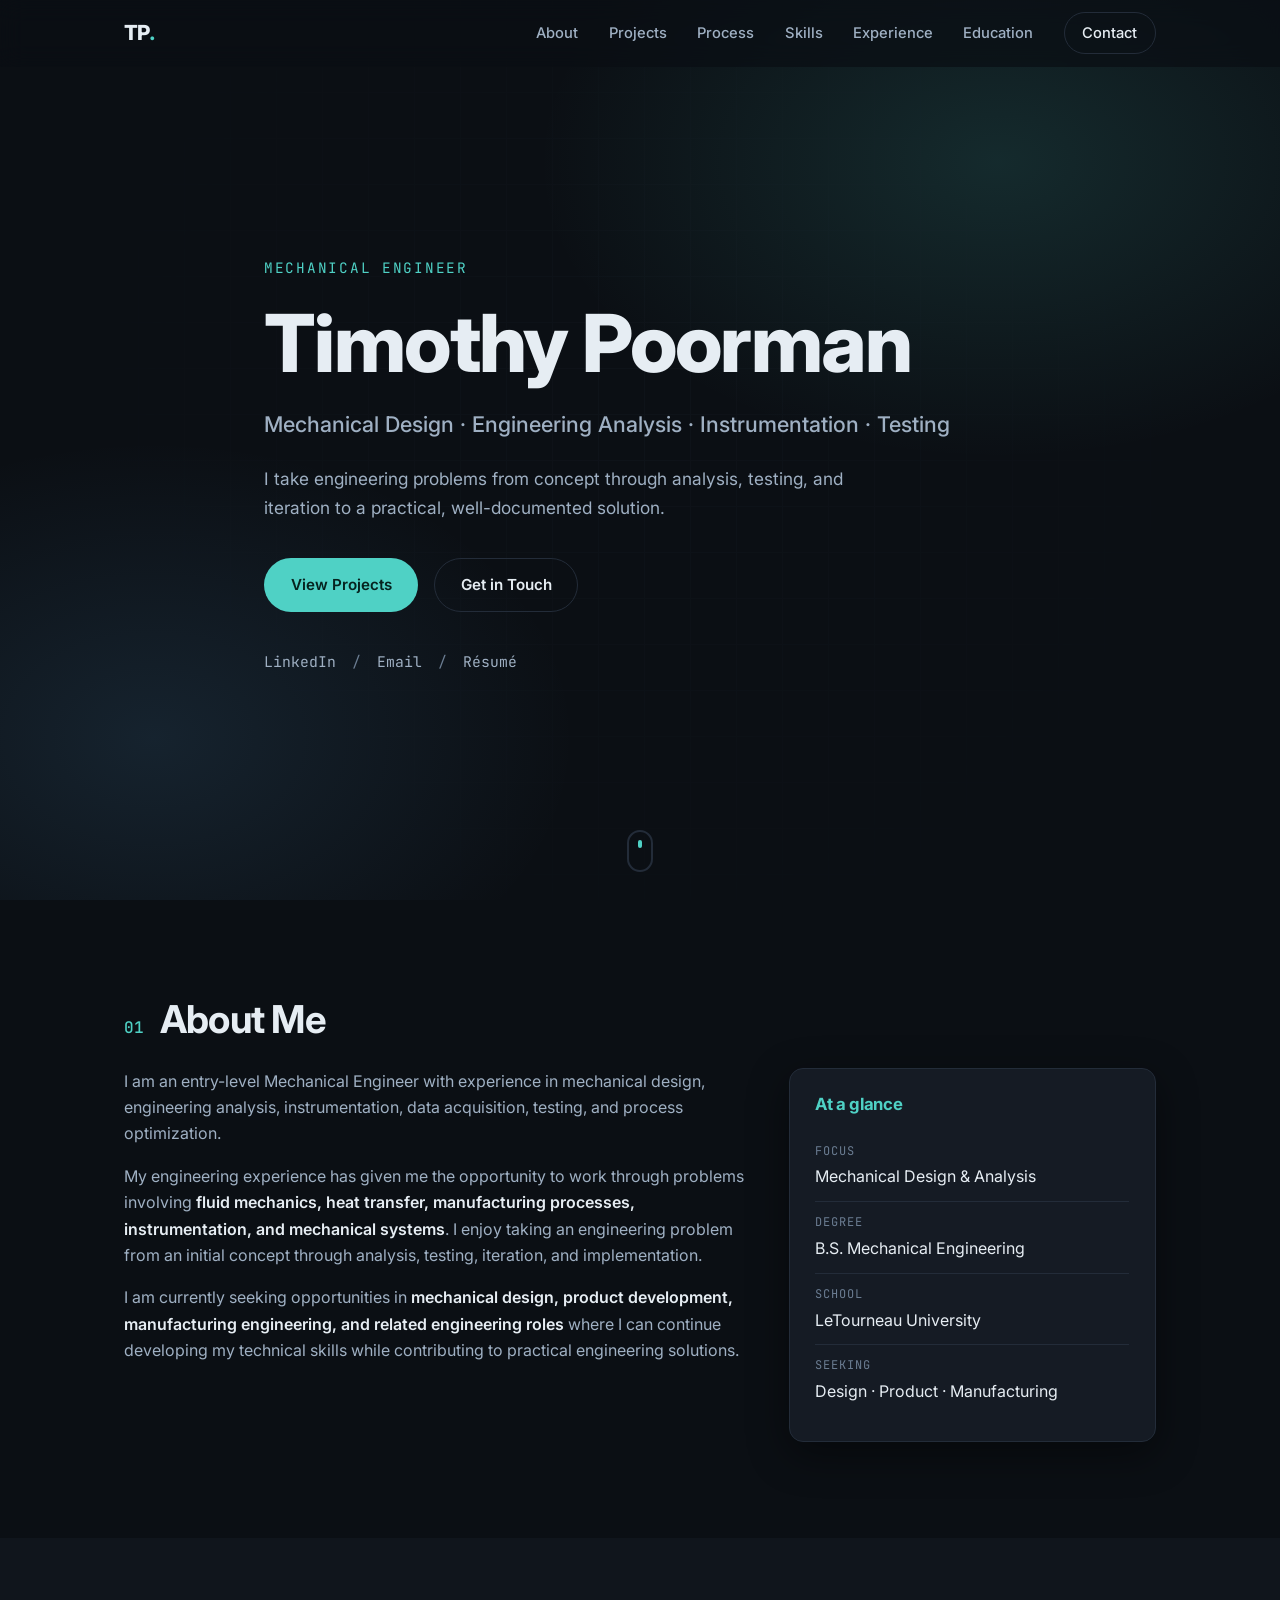
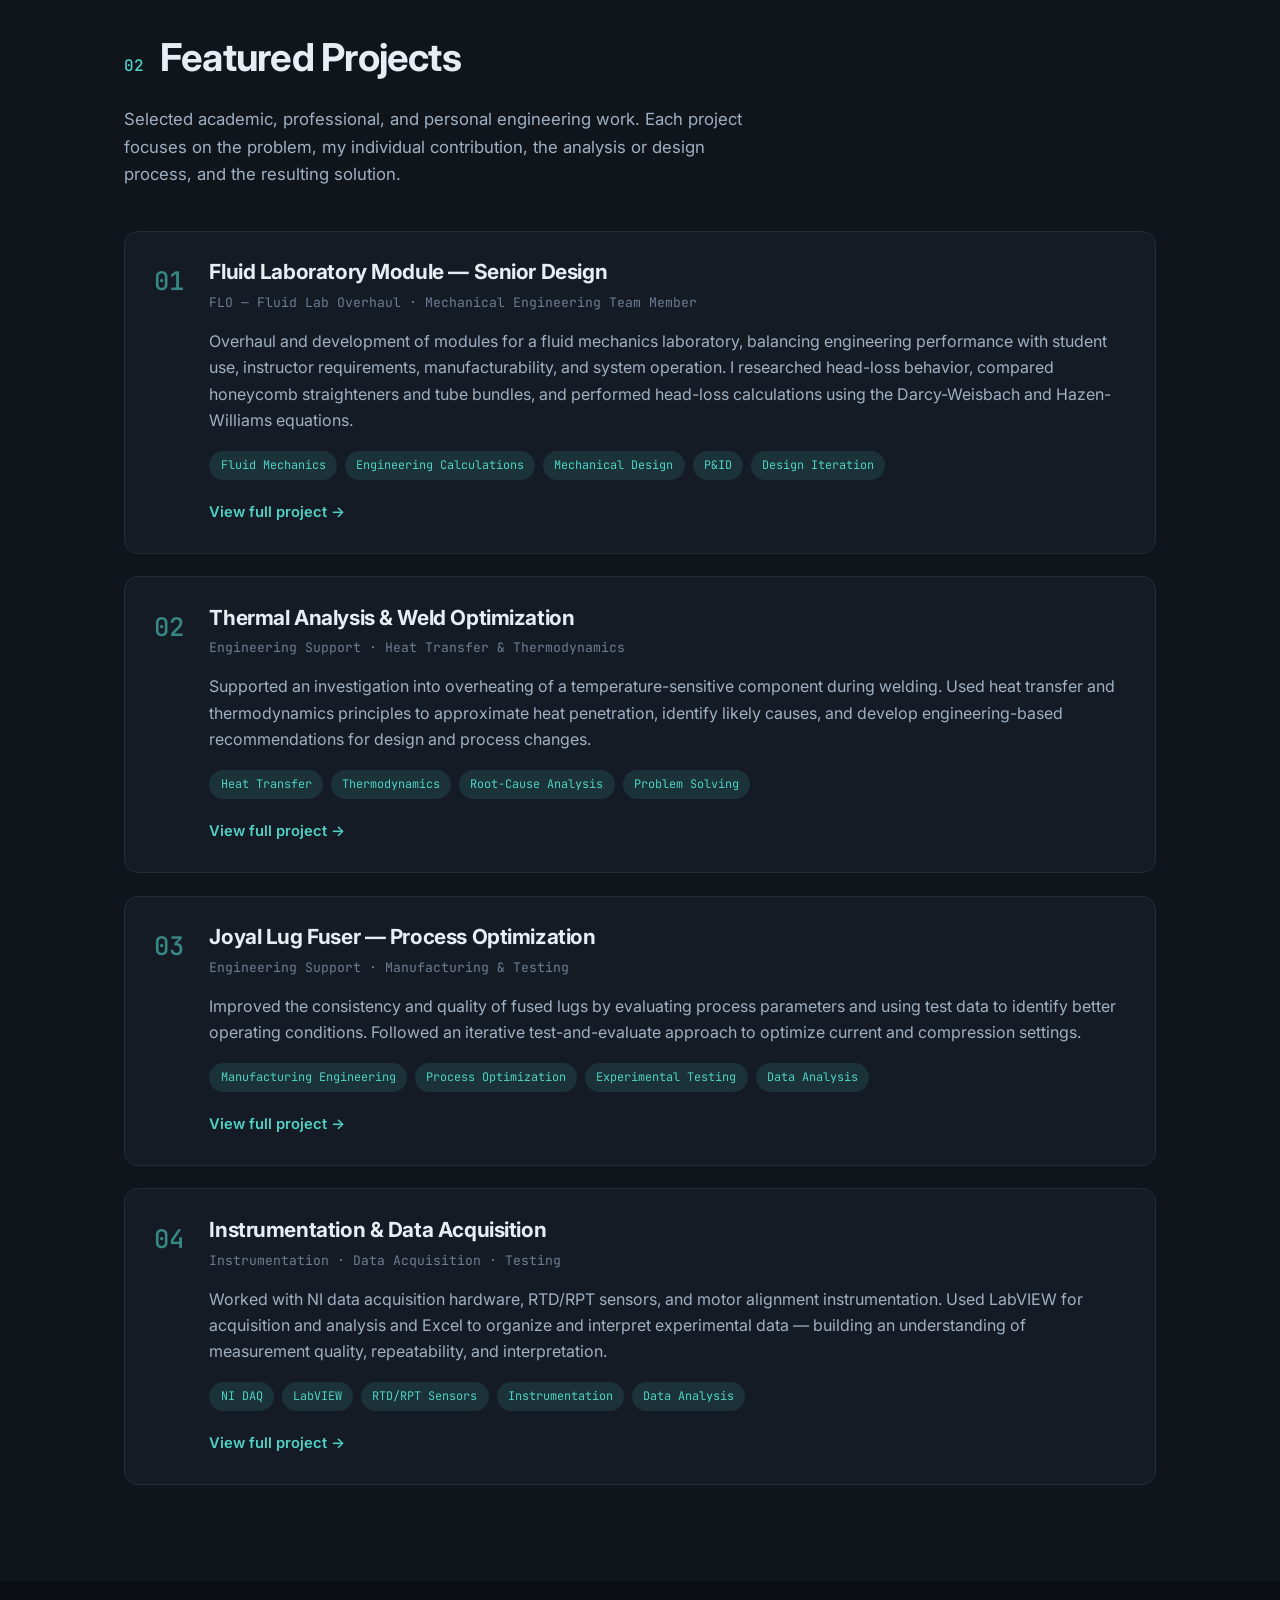
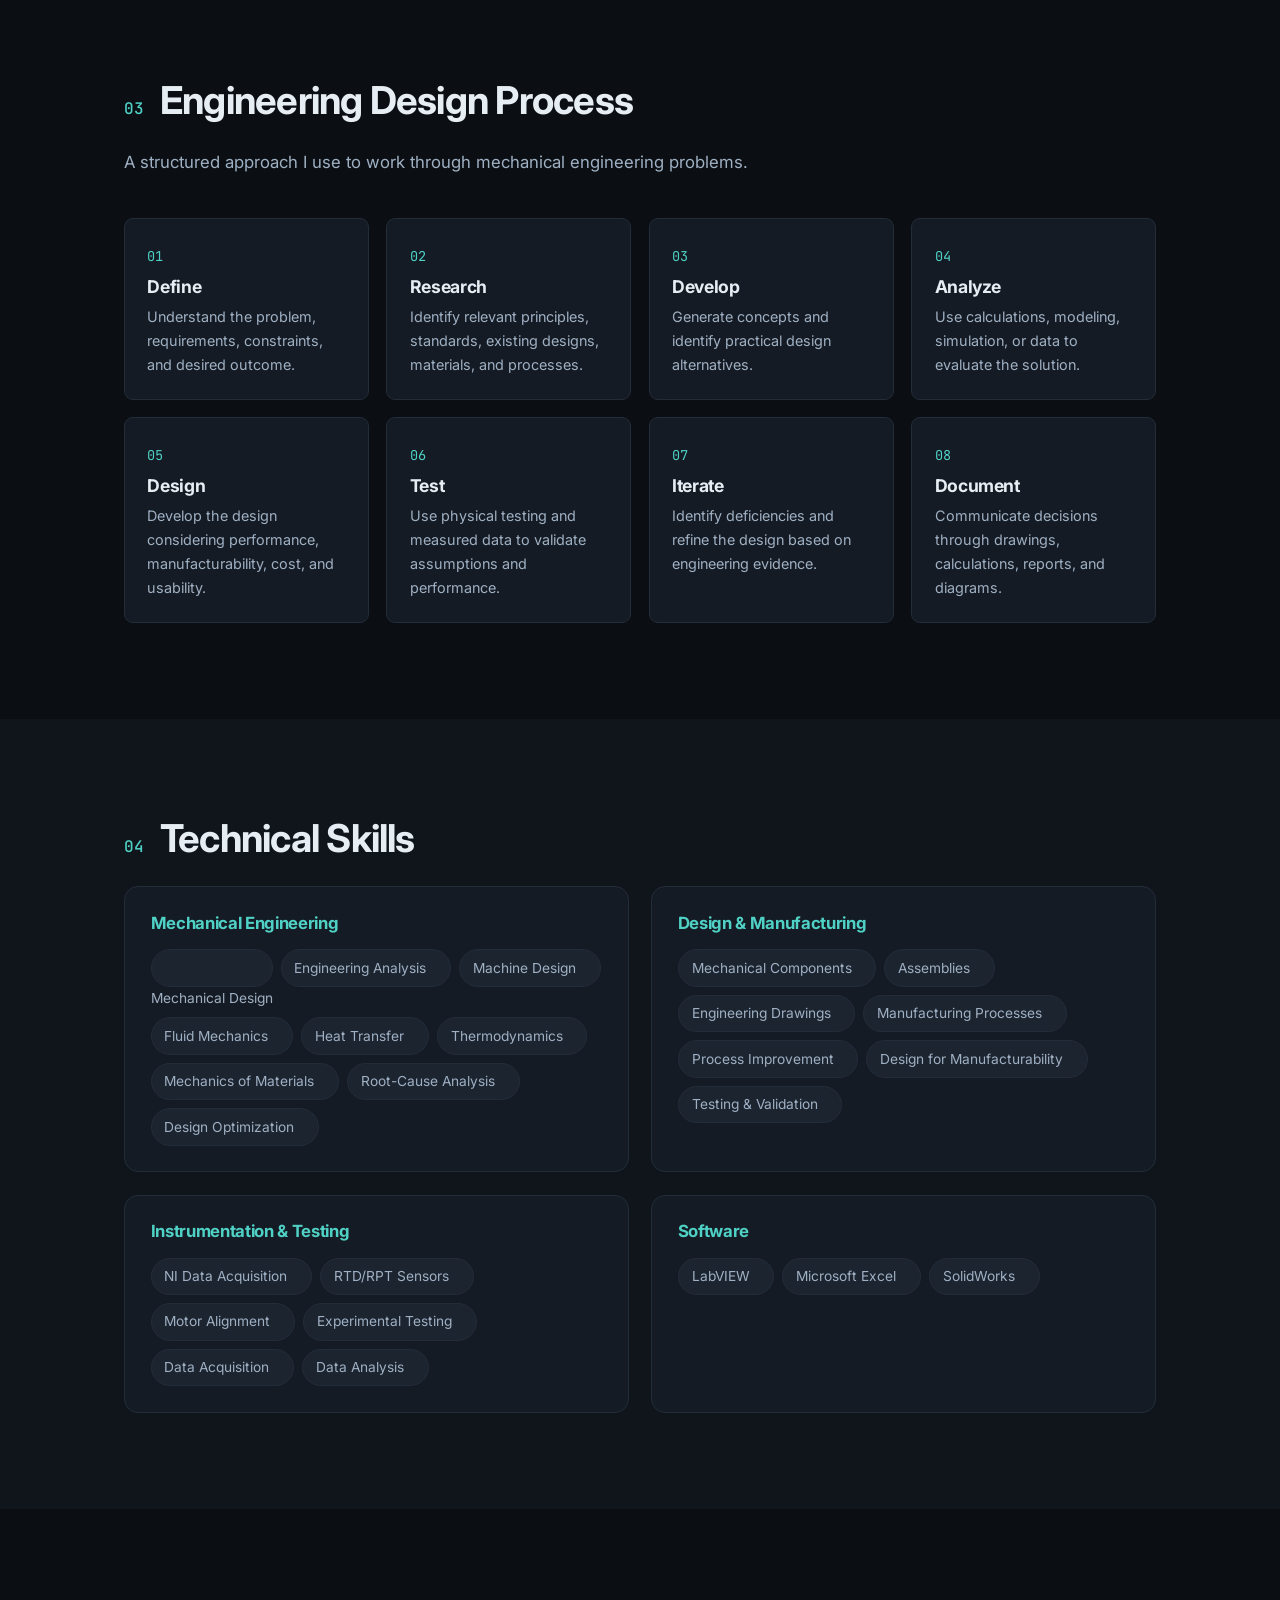
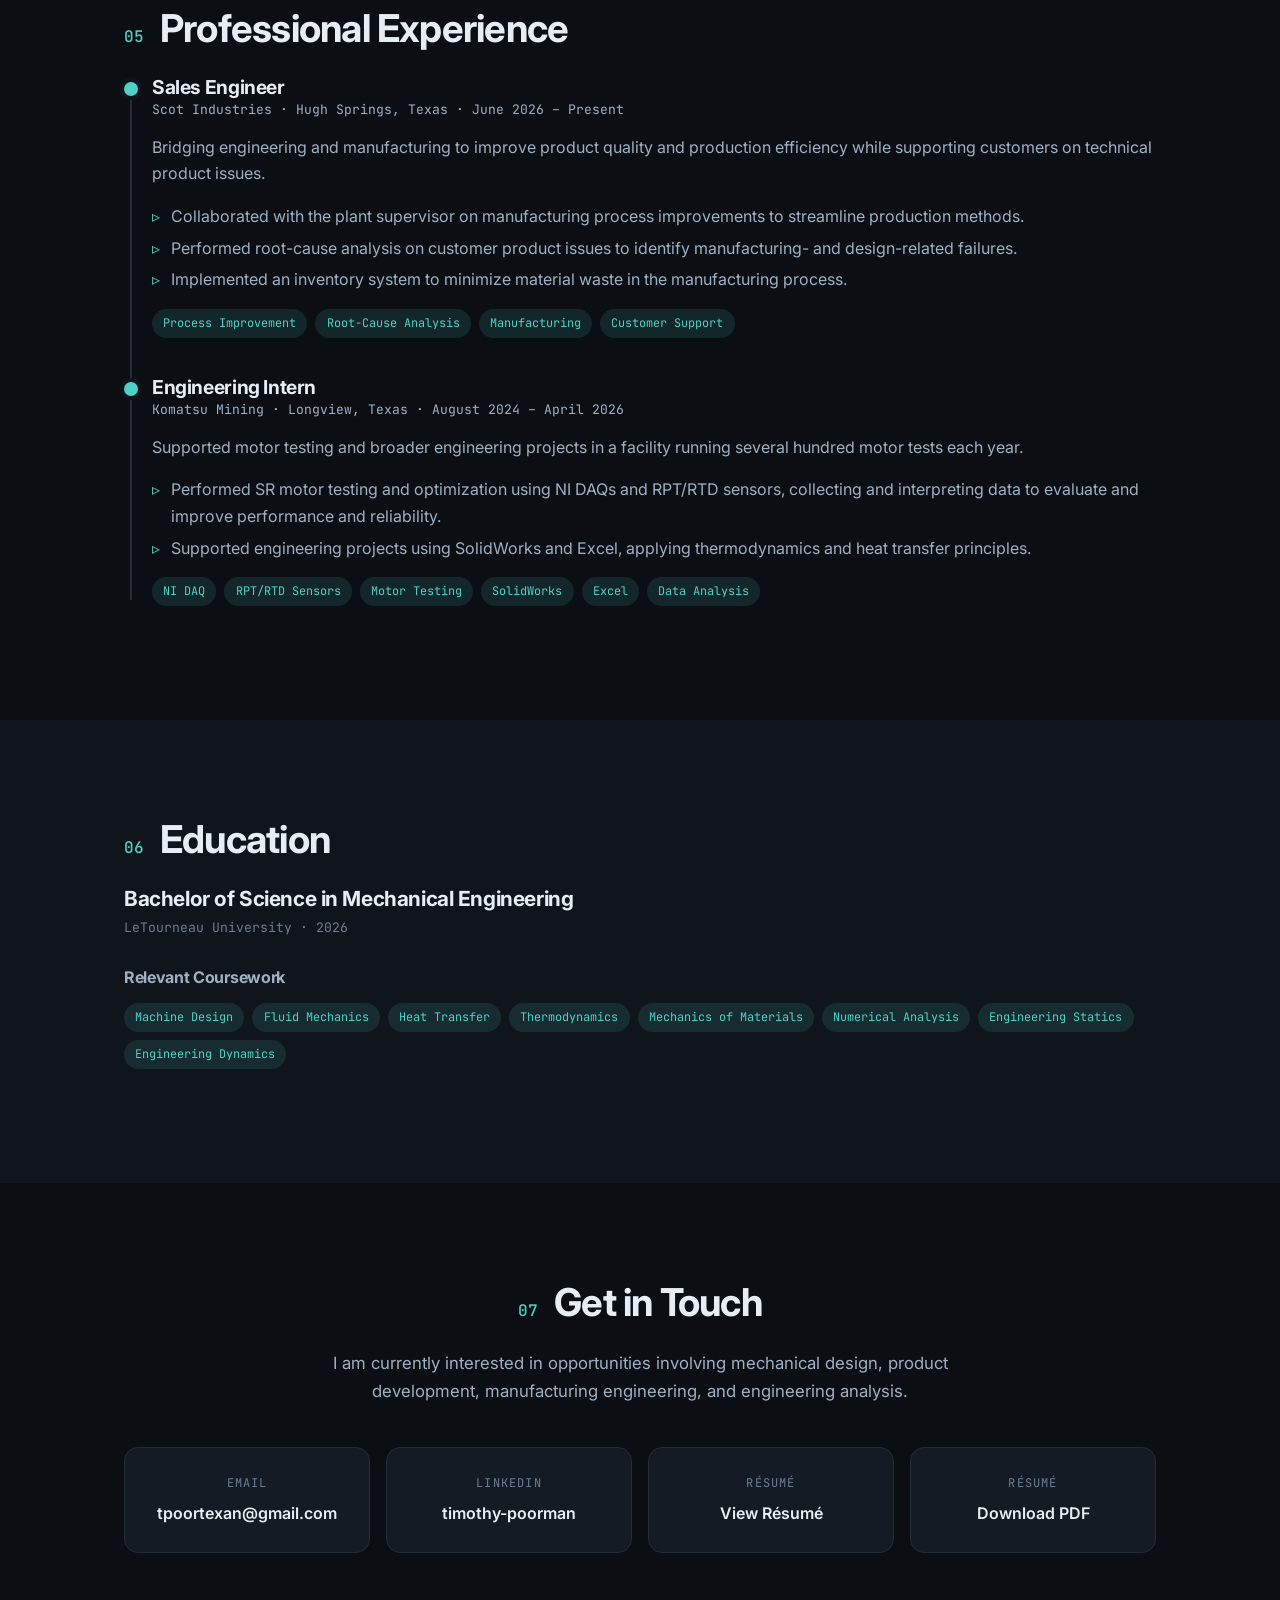
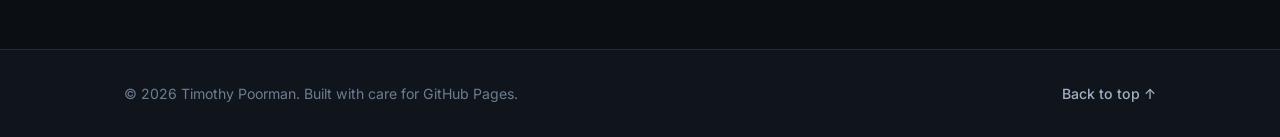
==== index.html @ 905a8db5 "new style" ====
<!DOCTYPE html>
<html lang="en">
<head>
  <meta charset="UTF-8" />
  <meta name="viewport" content="width=device-width, initial-scale=1.0" />
  <meta name="description" content="Timothy Poorman — Mechanical Engineer specializing in mechanical design, engineering analysis, instrumentation, and testing." />
  <meta name="author" content="Timothy Poorman" />
  <title>Timothy Poorman — Mechanical Engineer</title>

  <!-- Open Graph / social preview -->
  <meta property="og:title" content="Timothy Poorman — Mechanical Engineer" />
  <meta property="og:description" content="Portfolio of mechanical design, engineering analysis, instrumentation, and testing work." />
  <meta property="og:type" content="website" />

  <link rel="preconnect" href="https://fonts.googleapis.com" />
  <link rel="preconnect" href="https://fonts.gstatic.com" crossorigin />
  <link href="https://fonts.googleapis.com/css2?family=Inter:wght@400;500;600;700;800&family=JetBrains+Mono:wght@400;500&display=swap" rel="stylesheet" />

  <link rel="stylesheet" href="assets/css/style.css" />
</head>
<body>
  <!-- ===== Navigation ===== -->
  <header class="nav" id="nav">
    <div class="nav__inner container">
      <a href="#top" class="nav__brand">TP<span class="nav__brand-dot">.</span></a>

      <button class="nav__toggle" id="navToggle" aria-label="Toggle navigation" aria-expanded="false">
        <span></span><span></span><span></span>
      </button>

      <nav class="nav__links" id="navLinks">
        <a href="#about">About</a>
        <a href="#projects">Projects</a>
        <a href="#process">Process</a>
        <a href="#skills">Skills</a>
        <a href="#experience">Experience</a>
        <a href="#education">Education</a>
        <a href="#contact" class="nav__cta">Contact</a>
      </nav>
    </div>
  </header>

  <!-- ===== Hero ===== -->
  <section class="hero" id="top">
    <div class="hero__bg" aria-hidden="true"></div>
    <div class="container hero__inner">
      <p class="hero__eyebrow">Mechanical Engineer</p>
      <h1 class="hero__title">Timothy&nbsp;Poorman</h1>
      <p class="hero__subtitle">
        Mechanical Design · Engineering Analysis · Instrumentation · Testing
      </p>
      <p class="hero__lead">
        I take engineering problems from concept through analysis, testing, and
        iteration to a practical, well-documented solution.
      </p>

      <div class="hero__actions">
        <a href="#projects" class="btn btn--primary">View Projects</a>
        <a href="#contact" class="btn btn--ghost">Get in Touch</a>
      </div>

      <div class="hero__links">
        <a href="https://www.linkedin.com/in/timothy-poorman-b9b6ba299/" target="_blank" rel="noopener" aria-label="LinkedIn">LinkedIn</a>
        <span class="hero__links-sep">/</span>
        <a href="mailto:tpoortexan@gmail.com" aria-label="Email">Email</a>
        <span class="hero__links-sep">/</span>
        <a href="assets/Resume.pdf" target="_blank" rel="noopener" aria-label="Resume">Résumé</a>
      </div>
    </div>

    <a href="#about" class="hero__scroll" aria-label="Scroll to about section">
      <span></span>
    </a>
  </section>

  <main>
    <!-- ===== About ===== -->
    <section class="section" id="about">
      <div class="container">
        <div class="section__head">
          <span class="section__index">01</span>
          <h2 class="section__title">About Me</h2>
        </div>
        <div class="about">
          <div class="about__body">
            <p>
              I am an entry-level Mechanical Engineer with experience in mechanical
              design, engineering analysis, instrumentation, data acquisition,
              testing, and process optimization.
            </p>
            <p>
              My engineering experience has given me the opportunity to work through
              problems involving <strong>fluid mechanics, heat transfer, manufacturing
              processes, instrumentation, and mechanical systems</strong>. I enjoy taking
              an engineering problem from an initial concept through analysis, testing,
              iteration, and implementation.
            </p>
            <p>
              I am currently seeking opportunities in <strong>mechanical design, product
              development, manufacturing engineering, and related engineering roles</strong>
              where I can continue developing my technical skills while contributing to
              practical engineering solutions.
            </p>
          </div>
          <aside class="about__card">
            <h3>At a glance</h3>
            <ul>
              <li><span>Focus</span>Mechanical Design &amp; Analysis</li>
              <li><span>Degree</span>B.S. Mechanical Engineering</li>
              <li><span>School</span>LeTourneau University</li>
              <li><span>Seeking</span>Design · Product · Manufacturing</li>
            </ul>
          </aside>
        </div>
      </div>
    </section>

    <!-- ===== Projects ===== -->
    <section class="section section--alt" id="projects">
      <div class="container">
        <div class="section__head">
          <span class="section__index">02</span>
          <h2 class="section__title">Featured Projects</h2>
        </div>
        <p class="section__intro">
          Selected academic, professional, and personal engineering work. Each project
          focuses on the problem, my individual contribution, the analysis or design
          process, and the resulting solution.
        </p>

        <div class="projects">
          <!-- Project 1 -->
          <article class="project" id="proj-fluid">
            <div class="project__num">01</div>
            <div class="project__content">
              <h3 class="project__title">Fluid Laboratory Module — Senior Design</h3>
              <p class="project__meta">FLO — Fluid Lab Overhaul · Mechanical Engineering Team Member</p>
              <p class="project__desc">
                Overhaul and development of modules for a fluid mechanics laboratory,
                balancing engineering performance with student use, instructor
                requirements, manufacturability, and system operation. I researched
                head-loss behavior, compared honeycomb straighteners and tube bundles,
                and performed head-loss calculations using the Darcy-Weisbach and
                Hazen-Williams equations.
              </p>
              <div class="project__tags">
                <span data-tag="Fluid Mechanics">Fluid Mechanics</span><span data-tag="Engineering Calculations">Engineering Calculations</span><span data-tag="Mechanical Design">Mechanical Design</span><span data-tag="P&amp;ID">P&amp;ID</span><span data-tag="Design Iteration">Design Iteration</span>
              </div>
              <a href="projects/fluid-lab-overhaul.html" class="project__link">View full project →</a>
            </div>
          </article>

          <!-- Project 2 -->
          <article class="project" id="proj-thermal">
            <div class="project__num">02</div>
            <div class="project__content">
              <h3 class="project__title">Thermal Analysis &amp; Weld Optimization</h3>
              <p class="project__meta">Engineering Support · Heat Transfer &amp; Thermodynamics</p>
              <p class="project__desc">
                Supported an investigation into overheating of a temperature-sensitive
                component during welding. Used heat transfer and thermodynamics principles
                to approximate heat penetration, identify likely causes, and develop
                engineering-based recommendations for design and process changes.
              </p>
              <div class="project__tags">
                <span data-tag="Heat Transfer">Heat Transfer</span><span data-tag="Thermodynamics">Thermodynamics</span><span data-tag="Root-Cause Analysis">Root-Cause Analysis</span><span data-tag="Problem Solving">Problem Solving</span>
              </div>
              <a href="projects/thermal-weld-analysis.html" class="project__link">View full project →</a>
            </div>
          </article>

          <!-- Project 3 -->
          <article class="project" id="proj-joyal">
            <div class="project__num">03</div>
            <div class="project__content">
              <h3 class="project__title">Joyal Lug Fuser — Process Optimization</h3>
              <p class="project__meta">Engineering Support · Manufacturing &amp; Testing</p>
              <p class="project__desc">
                Improved the consistency and quality of fused lugs by evaluating process
                parameters and using test data to identify better operating conditions.
                Followed an iterative test-and-evaluate approach to optimize current and
                compression settings.
              </p>
              <div class="project__tags">
                <span data-tag="Manufacturing Engineering">Manufacturing Engineering</span><span data-tag="Process Optimization">Process Optimization</span><span data-tag="Experimental Testing">Experimental Testing</span><span data-tag="Data Analysis">Data Analysis</span>
              </div>
              <a href="projects/joyal-lug-fuser.html" class="project__link">View full project →</a>
            </div>
          </article>

          <!-- Project 4 -->
          <article class="project" id="proj-instrumentation">
            <div class="project__num">04</div>
            <div class="project__content">
              <h3 class="project__title">Instrumentation &amp; Data Acquisition</h3>
              <p class="project__meta">Instrumentation · Data Acquisition · Testing</p>
              <p class="project__desc">
                Worked with NI data acquisition hardware, RTD/RPT sensors, and motor
                alignment instrumentation. Used LabVIEW for acquisition and analysis and
                Excel to organize and interpret experimental data — building an
                understanding of measurement quality, repeatability, and interpretation.
              </p>
              <div class="project__tags">
                <span data-tag="NI DAQ">NI DAQ</span><span data-tag="LabVIEW">LabVIEW</span><span data-tag="RTD/RPT Sensors">RTD/RPT Sensors</span><span data-tag="Instrumentation">Instrumentation</span><span data-tag="Data Analysis">Data Analysis</span>
              </div>
              <a href="projects/instrumentation-data-acquisition.html" class="project__link">View full project →</a>
            </div>
          </article>
        </div>
      </div>
    </section>

    <!-- ===== Process ===== -->
    <section class="section" id="process">
      <div class="container">
        <div class="section__head">
          <span class="section__index">03</span>
          <h2 class="section__title">Engineering Design Process</h2>
        </div>
        <p class="section__intro">A structured approach I use to work through mechanical engineering problems.</p>

        <div class="process">
          <div class="process__step"><span class="process__num">01</span><h3>Define</h3><p>Understand the problem, requirements, constraints, and desired outcome.</p></div>
          <div class="process__step"><span class="process__num">02</span><h3>Research</h3><p>Identify relevant principles, standards, existing designs, materials, and processes.</p></div>
          <div class="process__step"><span class="process__num">03</span><h3>Develop</h3><p>Generate concepts and identify practical design alternatives.</p></div>
          <div class="process__step"><span class="process__num">04</span><h3>Analyze</h3><p>Use calculations, modeling, simulation, or data to evaluate the solution.</p></div>
          <div class="process__step"><span class="process__num">05</span><h3>Design</h3><p>Develop the design considering performance, manufacturability, cost, and usability.</p></div>
          <div class="process__step"><span class="process__num">06</span><h3>Test</h3><p>Use physical testing and measured data to validate assumptions and performance.</p></div>
          <div class="process__step"><span class="process__num">07</span><h3>Iterate</h3><p>Identify deficiencies and refine the design based on engineering evidence.</p></div>
          <div class="process__step"><span class="process__num">08</span><h3>Document</h3><p>Communicate decisions through drawings, calculations, reports, and diagrams.</p></div>
        </div>
      </div>
    </section>

    <!-- ===== Skills ===== -->
    <section class="section section--alt" id="skills">
      <div class="container">
        <div class="section__head">
          <span class="section__index">04</span>
          <h2 class="section__title">Technical Skills</h2>
        </div>

        <div class="skills">
          <div class="skills__group">
            <h3>Mechanical Engineering</h3>
            <ul>
              <li><a class="skill" href="#proj-fluid" data-highlight="Mechanical Design"></a>Mechanical Design</a></li><li><a class="skill" href="#proj-thermal" data-highlight="Root-Cause Analysis">Engineering Analysis</a></li><li><a class="skill" href="#proj-fluid" data-highlight="Mechanical Design">Machine Design</a></li>
              <li><a class="skill" href="#proj-fluid" data-highlight="Fluid Mechanics">Fluid Mechanics</a></li><li><a class="skill" href="#proj-thermal" data-highlight="Heat Transfer">Heat Transfer</a></li><li><a class="skill" href="#proj-thermal" data-highlight="Thermodynamics">Thermodynamics</a></li>
              <li><a class="skill" href="#education" data-highlight="Mechanics of Materials">Mechanics of Materials</a></li><li><a class="skill" href="#job-scot" data-highlight="Root-Cause Analysis">Root-Cause Analysis</a></li><li><a class="skill" href="#proj-joyal" data-highlight="Process Optimization">Design Optimization</a></li>
            </ul>
          </div>
          <div class="skills__group">
            <h3>Design &amp; Manufacturing</h3>
            <ul>
              <li><a class="skill" href="#job-komatsu" data-highlight="SolidWorks">Mechanical Components</a></li><li><a class="skill" href="#job-komatsu" data-highlight="SolidWorks">Assemblies</a></li><li><a class="skill" href="#proj-fluid" data-highlight="P&amp;ID">Engineering Drawings</a></li>
              <li><a class="skill" href="#job-scot" data-highlight="Manufacturing">Manufacturing Processes</a></li><li><a class="skill" href="#job-scot" data-highlight="Process Improvement">Process Improvement</a></li>
              <li><a class="skill" href="#proj-joyal" data-highlight="Manufacturing Engineering">Design for Manufacturability</a></li><li><a class="skill" href="#proj-instrumentation" data-highlight="Instrumentation">Testing &amp; Validation</a></li>
            </ul>
          </div>
          <div class="skills__group">
            <h3>Instrumentation &amp; Testing</h3>
            <ul>
              <li><a class="skill" href="#proj-instrumentation" data-highlight="NI DAQ">NI Data Acquisition</a></li><li><a class="skill" href="#proj-instrumentation" data-highlight="RTD/RPT Sensors">RTD/RPT Sensors</a></li><li><a class="skill" href="#proj-instrumentation" data-highlight="Instrumentation">Motor Alignment</a></li>
              <li><a class="skill" href="#proj-joyal" data-highlight="Experimental Testing">Experimental Testing</a></li><li><a class="skill" href="#proj-instrumentation" data-highlight="NI DAQ">Data Acquisition</a></li><li><a class="skill" href="#proj-instrumentation" data-highlight="Data Analysis">Data Analysis</a></li>
            </ul>
          </div>
          <div class="skills__group">
            <h3>Software</h3>
            <ul>
              <li><a class="skill" href="#proj-instrumentation" data-highlight="LabVIEW">LabVIEW</a></li><li><a class="skill" href="#job-komatsu" data-highlight="Excel">Microsoft Excel</a></li><li><a class="skill" href="#job-komatsu" data-highlight="SolidWorks">SolidWorks</a></li>
            </ul>
          </div>
        </div>
      </div>
    </section>

    <!-- ===== Experience ===== -->
    <section class="section" id="experience">
      <div class="container">
        <div class="section__head">
          <span class="section__index">05</span>
          <h2 class="section__title">Professional Experience</h2>
        </div>

        <div class="timeline">
          <div class="timeline__item" id="job-scot">
            <div class="timeline__marker"></div>
            <div class="timeline__content">
              <h3>Sales Engineer</h3>
              <p class="timeline__meta">Scot Industries · Hugh Springs, Texas · June 2026 – Present</p>
              <p>Bridging engineering and manufacturing to improve product quality and production efficiency while supporting customers on technical product issues.</p>
              <ul>
                <li>Collaborated with the plant supervisor on manufacturing process improvements to streamline production methods.</li>
                <li>Performed root-cause analysis on customer product issues to identify manufacturing- and design-related failures.</li>
                <li>Implemented an inventory system to minimize material waste in the manufacturing process.</li>
              </ul>
              <div class="project__tags">
                <span data-tag="Process Improvement">Process Improvement</span><span data-tag="Root-Cause Analysis">Root-Cause Analysis</span><span data-tag="Manufacturing">Manufacturing</span><span data-tag="Customer Support">Customer Support</span>
              </div>
            </div>
          </div>

          <div class="timeline__item" id="job-komatsu">
            <div class="timeline__marker"></div>
            <div class="timeline__content">
              <h3>Engineering Intern</h3>
              <p class="timeline__meta">Komatsu Mining · Longview, Texas · August 2024 – April 2026</p>
              <p>Supported motor testing and broader engineering projects in a facility running several hundred motor tests each year.</p>
              <ul>
                <li>Performed SR motor testing and optimization using NI DAQs and RPT/RTD sensors, collecting and interpreting data to evaluate and improve performance and reliability.</li>
                <li>Supported engineering projects using SolidWorks and Excel, applying thermodynamics and heat transfer principles.</li>
              </ul>
              <div class="project__tags">
                <span data-tag="NI DAQ">NI DAQ</span><span data-tag="RPT/RTD Sensors">RPT/RTD Sensors</span><span data-tag="Motor Testing">Motor Testing</span><span data-tag="SolidWorks">SolidWorks</span><span data-tag="Excel">Excel</span><span data-tag="Data Analysis">Data Analysis</span>
              </div>
            </div>
          </div>
        </div>
      </div>
    </section>

    <!-- ===== Education ===== -->
    <section class="section section--alt" id="education">
      <div class="container">
        <div class="section__head">
          <span class="section__index">06</span>
          <h2 class="section__title">Education</h2>
        </div>

        <div class="education">
          <div class="education__degree">
            <h3>Bachelor of Science in Mechanical Engineering</h3>
            <p class="timeline__meta">LeTourneau University · 2026</p>
          </div>
          <div class="education__course">
            <h4>Relevant Coursework</h4>
            <div class="project__tags">
              <span>Machine Design</span><span>Fluid Mechanics</span><span>Heat Transfer</span>
              <span>Thermodynamics</span><span>Mechanics of Materials</span><span>Numerical Analysis</span>
              <span>Engineering Statics</span><span>Engineering Dynamics</span>
            </div>
          </div>
        </div>
      </div>
    </section>

    <!-- ===== Contact ===== -->
    <section class="section section--contact" id="contact">
      <div class="container">
        <div class="section__head">
          <span class="section__index">07</span>
          <h2 class="section__title">Get in Touch</h2>
        </div>
        <p class="section__intro">
          I am currently interested in opportunities involving mechanical design,
          product development, manufacturing engineering, and engineering analysis.
        </p>

        <div class="contact">
          <a class="contact__card" href="mailto:tpoortexan@gmail.com">
            <span class="contact__label">Email</span>
            <span class="contact__value">tpoortexan@gmail.com</span>
          </a>
          <a class="contact__card" href="https://www.linkedin.com/in/timothy-poorman-b9b6ba299/" target="_blank" rel="noopener">
            <span class="contact__label">LinkedIn</span>
            <span class="contact__value">timothy-poorman</span>
          </a>
          <a class="contact__card" href="assets/Resume.pdf" target="_blank" rel="noopener">
            <span class="contact__label">Résumé</span>
            <span class="contact__value">View Résumé</span>
          </a>
          <a class="contact__card" href="assets/Resume.pdf" target="_blank" rel="noopener" download>
            <span class="contact__label">Résumé</span>
            <span class="contact__value">Download PDF</span>
          </a>
        </div>
      </div>
    </section>
  </main>

  <footer class="footer">
    <div class="container footer__inner">
      <p>© <span id="year"></span> Timothy Poorman. Built with care for GitHub Pages.</p>
      <a href="#top" class="footer__top">Back to top ↑</a>
    </div>
  </footer>

  <script src="assets/js/main.js"></script>
</body>
</html>
---- assets/css/style.css ----
/* ============================================================
   Timothy Poorman — Portfolio
   Dark-mode, single-page design
   ============================================================ */

/* ---------- Design tokens ---------- */
:root {
  --bg:            #0b0f14;
  --bg-alt:        #10151c;
  --surface:       #151b24;
  --surface-hi:    #1c2430;
  --border:        #232c39;
  --text:          #e6edf3;
  --text-muted:    #9fb0c3;
  --text-dim:      #6b7d92;
  --accent:        #4fd1c5;   /* teal */
  --accent-2:      #63b3ed;   /* blue */
  --accent-soft:   rgba(79, 209, 197, 0.12);
  --shadow:        0 12px 40px rgba(0, 0, 0, 0.45);
  --radius:        14px;
  --radius-sm:     9px;
  --maxw:          1080px;
  --font:          'Inter', system-ui, -apple-system, Segoe UI, Roboto, sans-serif;
  --mono:          'JetBrains Mono', ui-monospace, SFMono-Regular, Menlo, monospace;
}

/* ---------- Reset ---------- */
*, *::before, *::after { box-sizing: border-box; }
html { scroll-behavior: smooth; scroll-padding-top: 80px; }
body {
  margin: 0;
  font-family: var(--font);
  background: var(--bg);
  color: var(--text);
  line-height: 1.65;
  -webkit-font-smoothing: antialiased;
  text-rendering: optimizeLegibility;
}
h1, h2, h3, h4 { line-height: 1.2; margin: 0; font-weight: 700; letter-spacing: -0.02em; }
p { margin: 0 0 1rem; }
a { color: inherit; text-decoration: none; }
ul { margin: 0; padding: 0; list-style: none; }
strong { color: var(--text); font-weight: 600; }

.container { width: 100%; max-width: var(--maxw); margin: 0 auto; padding: 0 24px; }

/* ---------- Buttons ---------- */
.btn {
  display: inline-flex; align-items: center; justify-content: center;
  padding: 0.85rem 1.6rem; border-radius: 999px; font-weight: 600;
  font-size: 0.95rem; transition: transform .18s ease, box-shadow .18s ease, background .18s ease, border-color .18s ease;
  border: 1px solid transparent; cursor: pointer;
}
.btn--primary { background: var(--accent); color: #06231f; }
.btn--primary:hover { transform: translateY(-2px); box-shadow: 0 10px 26px rgba(79, 209, 197, .35); }
.btn--ghost { border-color: var(--border); color: var(--text); }
.btn--ghost:hover { border-color: var(--accent); color: var(--accent); transform: translateY(-2px); }

/* ============================================================
   Navigation
   ============================================================ */
.nav {
  position: fixed; top: 0; left: 0; right: 0; z-index: 100;
  background: rgba(11, 15, 20, 0.72);
  backdrop-filter: blur(12px); -webkit-backdrop-filter: blur(12px);
  border-bottom: 1px solid transparent;
  transition: border-color .3s ease, background .3s ease;
}
.nav.is-scrolled { border-bottom-color: var(--border); background: rgba(11, 15, 20, 0.9); }
.nav__inner { display: flex; align-items: center; justify-content: space-between; height: 66px; }
.nav__brand { font-weight: 800; font-size: 1.3rem; letter-spacing: -0.03em; }
.nav__brand-dot { color: var(--accent); }
.nav__links { display: flex; align-items: center; gap: 1.9rem; }
.nav__links a { font-size: 0.92rem; color: var(--text-muted); font-weight: 500; transition: color .18s ease; position: relative; }
.nav__links a:hover, .nav__links a.is-active { color: var(--text); }
.nav__links a.is-active::after {
  content: ''; position: absolute; left: 0; right: 0; bottom: -6px; height: 2px;
  background: var(--accent); border-radius: 2px;
}
.nav__cta {
  padding: 0.5rem 1.1rem; border: 1px solid var(--border); border-radius: 999px;
  color: var(--text) !important;
}
.nav__cta:hover { border-color: var(--accent); color: var(--accent) !important; }
.nav__cta.is-active::after { display: none; }

.nav__toggle { display: none; flex-direction: column; gap: 5px; background: none; border: 0; cursor: pointer; padding: 6px; }
.nav__toggle span { width: 24px; height: 2px; background: var(--text); border-radius: 2px; transition: transform .25s ease, opacity .25s ease; }
.nav__toggle.is-open span:nth-child(1) { transform: translateY(7px) rotate(45deg); }
.nav__toggle.is-open span:nth-child(2) { opacity: 0; }
.nav__toggle.is-open span:nth-child(3) { transform: translateY(-7px) rotate(-45deg); }

/* ============================================================
   Hero
   ============================================================ */
.hero {
  position: relative; min-height: 100vh; display: flex; align-items: center;
  overflow: hidden; padding: 90px 0 60px;
}
.hero__bg {
  position: absolute; inset: 0; z-index: 0;
  background:
    radial-gradient(60% 55% at 78% 18%, rgba(79, 209, 197, 0.14), transparent 60%),
    radial-gradient(55% 55% at 12% 82%, rgba(99, 179, 237, 0.12), transparent 60%);
}
.hero__bg::after {
  content: ''; position: absolute; inset: 0;
  background-image:
    linear-gradient(var(--border) 1px, transparent 1px),
    linear-gradient(90deg, var(--border) 1px, transparent 1px);
  background-size: 46px 46px; opacity: 0.15;
  mask-image: radial-gradient(circle at 50% 45%, black, transparent 78%);
  -webkit-mask-image: radial-gradient(circle at 50% 45%, black, transparent 78%);
}
.hero__inner { position: relative; z-index: 1; max-width: 800px; }
.hero__eyebrow {
  font-family: var(--mono); color: var(--accent); font-size: 0.9rem;
  letter-spacing: 0.12em; text-transform: uppercase; margin-bottom: 1rem;
}
.hero__title { font-size: clamp(2.8rem, 8vw, 5rem); font-weight: 800; margin-bottom: 1rem; }
.hero__subtitle { font-size: clamp(1rem, 2.4vw, 1.35rem); color: var(--text-muted); font-weight: 500; margin-bottom: 1.4rem; }
.hero__lead { font-size: 1.08rem; color: var(--text-muted); max-width: 620px; margin-bottom: 2.2rem; }
.hero__actions { display: flex; flex-wrap: wrap; gap: 1rem; margin-bottom: 2.4rem; }
.hero__links { display: flex; align-items: center; gap: 1rem; font-family: var(--mono); font-size: 0.92rem; }
.hero__links a { color: var(--text-muted); transition: color .18s ease; }
.hero__links a:hover { color: var(--accent); }
.hero__links-sep { color: var(--text-dim); }

.hero__scroll {
  position: absolute; bottom: 28px; left: 50%; transform: translateX(-50%);
  width: 26px; height: 42px; border: 2px solid var(--border); border-radius: 14px; z-index: 1;
}
.hero__scroll span {
  position: absolute; top: 8px; left: 50%; transform: translateX(-50%);
  width: 4px; height: 8px; background: var(--accent); border-radius: 2px;
  animation: scrolldot 1.6s ease infinite;
}
@keyframes scrolldot { 0% { opacity: 0; top: 8px; } 40% { opacity: 1; } 80% { opacity: 0; top: 22px; } 100% { opacity: 0; } }

/* ============================================================
   Sections
   ============================================================ */
.section { padding: 96px 0; }
.section--alt { background: var(--bg-alt); }
.section__head { display: flex; align-items: baseline; gap: 1rem; margin-bottom: 1.6rem; }
.section__index { font-family: var(--mono); color: var(--accent); font-size: 1rem; font-weight: 500; }
.section__title { font-size: clamp(1.7rem, 4vw, 2.4rem); }
.section__intro { color: var(--text-muted); max-width: 640px; margin-bottom: 2.6rem; font-size: 1.05rem; }

/* ---------- About ---------- */
.about { display: grid; grid-template-columns: 1.7fr 1fr; gap: 2.5rem; align-items: start; }
.about__body p { color: var(--text-muted); }
.about__card {
  background: var(--surface); border: 1px solid var(--border); border-radius: var(--radius);
  padding: 1.6rem; box-shadow: var(--shadow);
}
.about__card h3 { font-size: 1.05rem; margin-bottom: 1rem; color: var(--accent); }
.about__card ul li { display: flex; flex-direction: column; padding: 0.7rem 0; border-bottom: 1px solid var(--border); }
.about__card ul li:last-child { border-bottom: 0; }
.about__card ul li span { font-family: var(--mono); font-size: 0.75rem; text-transform: uppercase; letter-spacing: 0.08em; color: var(--text-dim); margin-bottom: 2px; }

/* ---------- Projects ---------- */
.projects { display: grid; gap: 1.4rem; }
.project {
  display: grid; grid-template-columns: auto 1fr; gap: 1.6rem;
  background: var(--surface); border: 1px solid var(--border); border-radius: var(--radius);
  padding: 1.8rem; transition: transform .2s ease, border-color .2s ease, box-shadow .2s ease;
}
.project:hover { transform: translateY(-4px); border-color: var(--accent); box-shadow: var(--shadow); }
.project__num { font-family: var(--mono); font-size: 1.6rem; font-weight: 500; color: var(--accent); opacity: 0.6; }
.project__title { font-size: 1.3rem; margin-bottom: 0.4rem; }
.project__meta { font-family: var(--mono); font-size: 0.82rem; color: var(--text-dim); margin-bottom: 0.9rem; }
.project__desc { color: var(--text-muted); margin-bottom: 1.1rem; }
.project__tags { display: flex; flex-wrap: wrap; gap: 0.5rem; margin-bottom: 1.1rem; }
.project__tags span {
  font-family: var(--mono); font-size: 0.74rem; padding: 0.3rem 0.7rem;
  background: var(--accent-soft); color: var(--accent); border-radius: 999px;
}
.project__link { font-weight: 600; color: var(--accent); font-size: 0.92rem; transition: gap .2s ease; }
.project__link:hover { color: var(--accent-2); }

/* ---------- Process ---------- */
.process { display: grid; grid-template-columns: repeat(4, 1fr); gap: 1.1rem; }
.process__step {
  background: var(--surface); border: 1px solid var(--border); border-radius: var(--radius-sm);
  padding: 1.4rem; transition: border-color .2s ease, transform .2s ease;
}
.process__step:hover { border-color: var(--accent); transform: translateY(-3px); }
.process__num { font-family: var(--mono); color: var(--accent); font-size: 0.85rem; }
.process__step h3 { font-size: 1.1rem; margin: 0.5rem 0 0.5rem; }
.process__step p { color: var(--text-muted); font-size: 0.9rem; margin: 0; }

/* ---------- Skills ---------- */
.skills { display: grid; grid-template-columns: repeat(2, 1fr); gap: 1.4rem; }
.skills__group {
  background: var(--surface); border: 1px solid var(--border); border-radius: var(--radius);
  padding: 1.6rem;
}
.skills__group h3 { font-size: 1.05rem; color: var(--accent); margin-bottom: 1rem; }
.skills__group ul { display: flex; flex-wrap: wrap; gap: 0.5rem; }
.skills__group li {
  font-size: 0.86rem; background: var(--surface-hi);
  border: 1px solid var(--border); border-radius: 999px; color: var(--text-muted);
}
.skills__group li:has(.skill) { padding: 0; background: transparent; border: 0; }
.skills__group li .skill {
  display: block; padding: 0.4rem 0.8rem; border-radius: 999px; color: inherit;
  background: var(--surface-hi); border: 1px solid var(--border); cursor: pointer;
  transition: color .18s ease, background .18s ease, border-color .18s ease;
}
.skills__group li .skill::after { content: ' ↗'; opacity: 0; transition: opacity .18s ease; font-size: 0.75em; }
.skills__group li .skill:hover {
  color: var(--accent); border-color: var(--accent); background: var(--accent-soft);
}
.skills__group li .skill:hover::after { opacity: 0.7; }
.skills__group li .skill:focus-visible { outline: 2px solid var(--accent); outline-offset: 2px; }

/* Highlighted tag pulse (triggered when arriving from a skill link) */
.project__tags span.tag-highlight {
  animation: tagPulse 2s ease;
  background: var(--accent); color: #06231f;
}
@keyframes tagPulse {
  0%   { box-shadow: 0 0 0 0 rgba(79, 209, 197, 0.7); transform: scale(1); }
  15%  { transform: scale(1.12); }
  50%  { box-shadow: 0 0 0 10px rgba(79, 209, 197, 0); }
  100% { box-shadow: 0 0 0 0 rgba(79, 209, 197, 0); transform: scale(1); }
}
/* Brief glow on the target card/item */
.highlight-target { animation: cardGlow 2s ease; }
@keyframes cardGlow {
  0%, 100% { box-shadow: none; }
  20%, 60% { box-shadow: 0 0 0 2px var(--accent), var(--shadow); }
}

/* ---------- Timeline (Experience) ---------- */
.timeline { position: relative; padding-left: 28px; }
.timeline::before { content: ''; position: absolute; left: 6px; top: 6px; bottom: 6px; width: 2px; background: var(--border); }
.timeline__item { position: relative; margin-bottom: 2.4rem; }
.timeline__item:last-child { margin-bottom: 0; }
.timeline__marker { position: absolute; left: -28px; top: 6px; width: 14px; height: 14px; border-radius: 50%; background: var(--accent); box-shadow: 0 0 0 4px var(--bg-alt); }
.timeline__content h3 { font-size: 1.2rem; }
.timeline__meta { font-family: var(--mono); font-size: 0.82rem; color: var(--text-dim); margin-bottom: 0.8rem; }
.timeline__content p { color: var(--text-muted); }
.timeline__content ul { margin: 0.6rem 0 1rem; }
.timeline__content ul li { position: relative; padding-left: 1.2rem; color: var(--text-muted); margin-bottom: 0.35rem; }
.timeline__content ul li::before { content: '▹'; position: absolute; left: 0; color: var(--accent); }

/* ---------- Education ---------- */
.education__degree h3 { font-size: 1.3rem; margin-bottom: 0.3rem; }
.education__course { margin-top: 1.8rem; }
.education__course h4 { font-size: 1rem; color: var(--text-muted); margin-bottom: 1rem; }

/* ---------- Contact ---------- */
.section--contact { text-align: center; }
.section--contact .section__head { justify-content: center; }
.section--contact .section__intro { margin-left: auto; margin-right: auto; }
.contact { display: grid; grid-template-columns: repeat(4, 1fr); gap: 1rem; }
.contact__card {
  display: flex; flex-direction: column; gap: 0.4rem; padding: 1.6rem 1.2rem;
  background: var(--surface); border: 1px solid var(--border); border-radius: var(--radius);
  transition: transform .2s ease, border-color .2s ease, box-shadow .2s ease;
}
.contact__card:hover { transform: translateY(-4px); border-color: var(--accent); box-shadow: var(--shadow); }
.contact__label { font-family: var(--mono); font-size: 0.75rem; text-transform: uppercase; letter-spacing: 0.1em; color: var(--text-dim); }
.contact__value { font-weight: 600; color: var(--text); }

/* ---------- Footer ---------- */
.footer { border-top: 1px solid var(--border); padding: 2rem 0; background: var(--bg-alt); }
.footer__inner { display: flex; align-items: center; justify-content: space-between; flex-wrap: wrap; gap: 1rem; }
.footer p { margin: 0; color: var(--text-dim); font-size: 0.88rem; }
.footer__top { color: var(--text-muted); font-size: 0.88rem; font-weight: 500; }
.footer__top:hover { color: var(--accent); }

/* ---------- Project detail pages ---------- */
.project-page { padding: 120px 0 80px; }
.project-page__title { font-size: clamp(2rem, 5vw, 3rem); margin: 0.6rem 0 0.6rem; }
.project-page .project__tags { margin: 1.2rem 0 2.4rem; }
.project-page h2 { font-size: 1.4rem; margin: 2.2rem 0 0.9rem; color: var(--text); }
.project-page p { color: var(--text-muted); max-width: 720px; }
.doc-list { max-width: 720px; margin: 0 0 1rem; }
.doc-list li { position: relative; padding-left: 1.4rem; color: var(--text-muted); margin-bottom: 0.5rem; }
.doc-list li::before { content: '▹'; position: absolute; left: 0; color: var(--accent); }
.formula {
  font-family: var(--mono); background: var(--surface); border: 1px solid var(--border);
  border-left: 3px solid var(--accent); border-radius: var(--radius-sm);
  padding: 1rem 1.2rem; color: var(--text); overflow-x: auto; font-size: 0.95rem;
  max-width: 720px;
}
.doc-quote {
  margin: 1rem 0; padding: 1rem 1.4rem; border-left: 3px solid var(--accent);
  background: var(--accent-soft); border-radius: 0 var(--radius-sm) var(--radius-sm) 0;
  color: var(--text); font-style: italic; max-width: 720px;
}

/* Process/workflow flow chips */
.flow {
  list-style: none; margin: 1rem 0 1.4rem; padding: 0;
  display: flex; flex-wrap: wrap; align-items: stretch; gap: 0.7rem;
  counter-reset: none;
}
.flow__step {
  position: relative; display: flex; flex-direction: column; gap: 0.25rem;
  padding: 0.9rem 1.1rem; min-width: 140px; flex: 1 1 auto;
  background: var(--surface); border: 1px solid var(--border);
  border-radius: var(--radius-sm); color: var(--text); font-weight: 600;
  transition: border-color .2s ease, transform .2s ease;
}
.flow__step:hover { border-color: var(--accent); transform: translateY(-2px); }
.flow__num {
  font-family: var(--mono); font-size: 0.72rem; letter-spacing: 0.08em;
  color: var(--accent); font-weight: 500;
}
/* Connector arrow between steps */
.flow__step:not(:last-child)::after {
  content: '→'; position: absolute; right: -0.7rem; top: 50%;
  transform: translate(50%, -50%); color: var(--text-dim);
  font-size: 1rem; z-index: 1; pointer-events: none;
}
@media (max-width: 620px) {
  .flow { flex-direction: column; gap: 1.4rem; }
  .flow__step { min-width: 0; }
  .flow__step:not(:last-child)::after {
    content: '↓'; right: 50%; top: auto; bottom: -1.1rem;
    transform: translate(50%, 0);
  }
}

/* Iterative loop variant */
.flow-loop {
  border: 1px dashed var(--border); border-radius: var(--radius);
  padding: 1.4rem 1.4rem 1.1rem; margin: 1rem 0 1.4rem; max-width: 760px;
  background: linear-gradient(180deg, rgba(79,209,197,0.04), transparent);
}
.flow-loop .flow { margin: 0; }
.flow-loop__label {
  display: flex; align-items: center; gap: 0.5rem; margin: 1.1rem 0 0;
  font-family: var(--mono); font-size: 0.82rem; color: var(--accent);
  letter-spacing: 0.02em;
}
.flow-loop__icon {
  display: inline-flex; align-items: center; justify-content: center;
  width: 1.6rem; height: 1.6rem; border-radius: 50%;
  border: 1px solid var(--accent); font-size: 1rem;
  animation: spinLoop 6s linear infinite;
}
@keyframes spinLoop { to { transform: rotate(360deg); } }
@media (prefers-reduced-motion: reduce) {
  .flow-loop__icon { animation: none; }
}

/* ---------- Reveal on scroll ---------- */
.reveal { opacity: 0; transform: translateY(24px); transition: opacity .6s ease, transform .6s ease; }
.reveal.is-visible { opacity: 1; transform: none; }

/* ============================================================
   Responsive
   ============================================================ */
@media (max-width: 860px) {
  .about { grid-template-columns: 1fr; }
  .process { grid-template-columns: repeat(2, 1fr); }
  .contact { grid-template-columns: repeat(2, 1fr); }
}
@media (max-width: 720px) {
  .nav__toggle { display: flex; }
  .nav__links {
    position: fixed; top: 66px; right: 0; left: 0;
    flex-direction: column; align-items: flex-start; gap: 0;
    background: var(--bg-alt); border-bottom: 1px solid var(--border);
    padding: 0.5rem 24px 1.2rem; transform: translateY(-120%);
    transition: transform .3s ease; box-shadow: var(--shadow);
  }
  .nav__links.is-open { transform: translateY(0); }
  .nav__links a { width: 100%; padding: 0.8rem 0; border-bottom: 1px solid var(--border); }
  .nav__links a:last-child { border-bottom: 0; }
  .nav__cta { margin-top: 0.6rem; }
  .skills { grid-template-columns: 1fr; }
  .project { grid-template-columns: 1fr; gap: 0.6rem; }
  .section { padding: 72px 0; }
}
@media (max-width: 480px) {
  .process { grid-template-columns: 1fr; }
  .contact { grid-template-columns: 1fr; }
}

/* ---------- Reduced motion ---------- */
@media (prefers-reduced-motion: reduce) {
  html { scroll-behavior: auto; }
  *, *::before, *::after { animation-duration: .001ms !important; transition-duration: .001ms !important; }
  .reveal { opacity: 1; transform: none; }
}
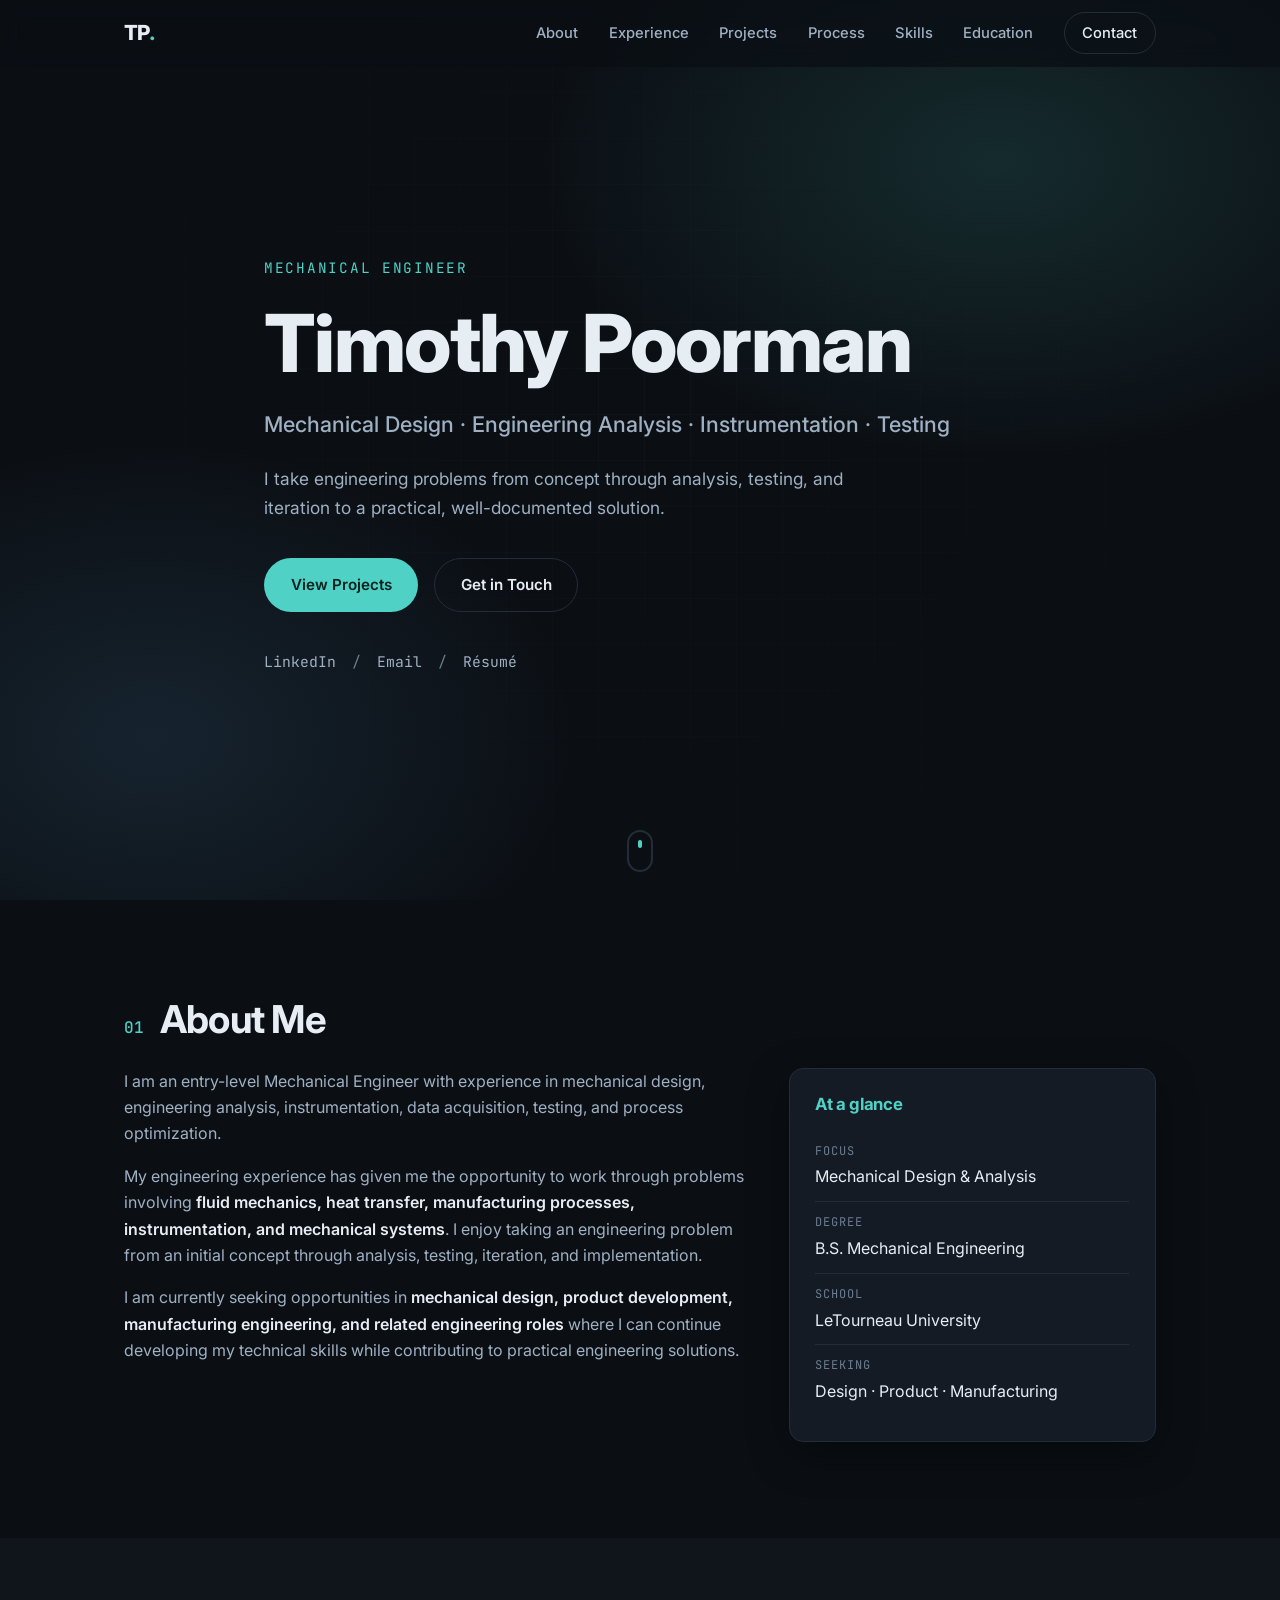
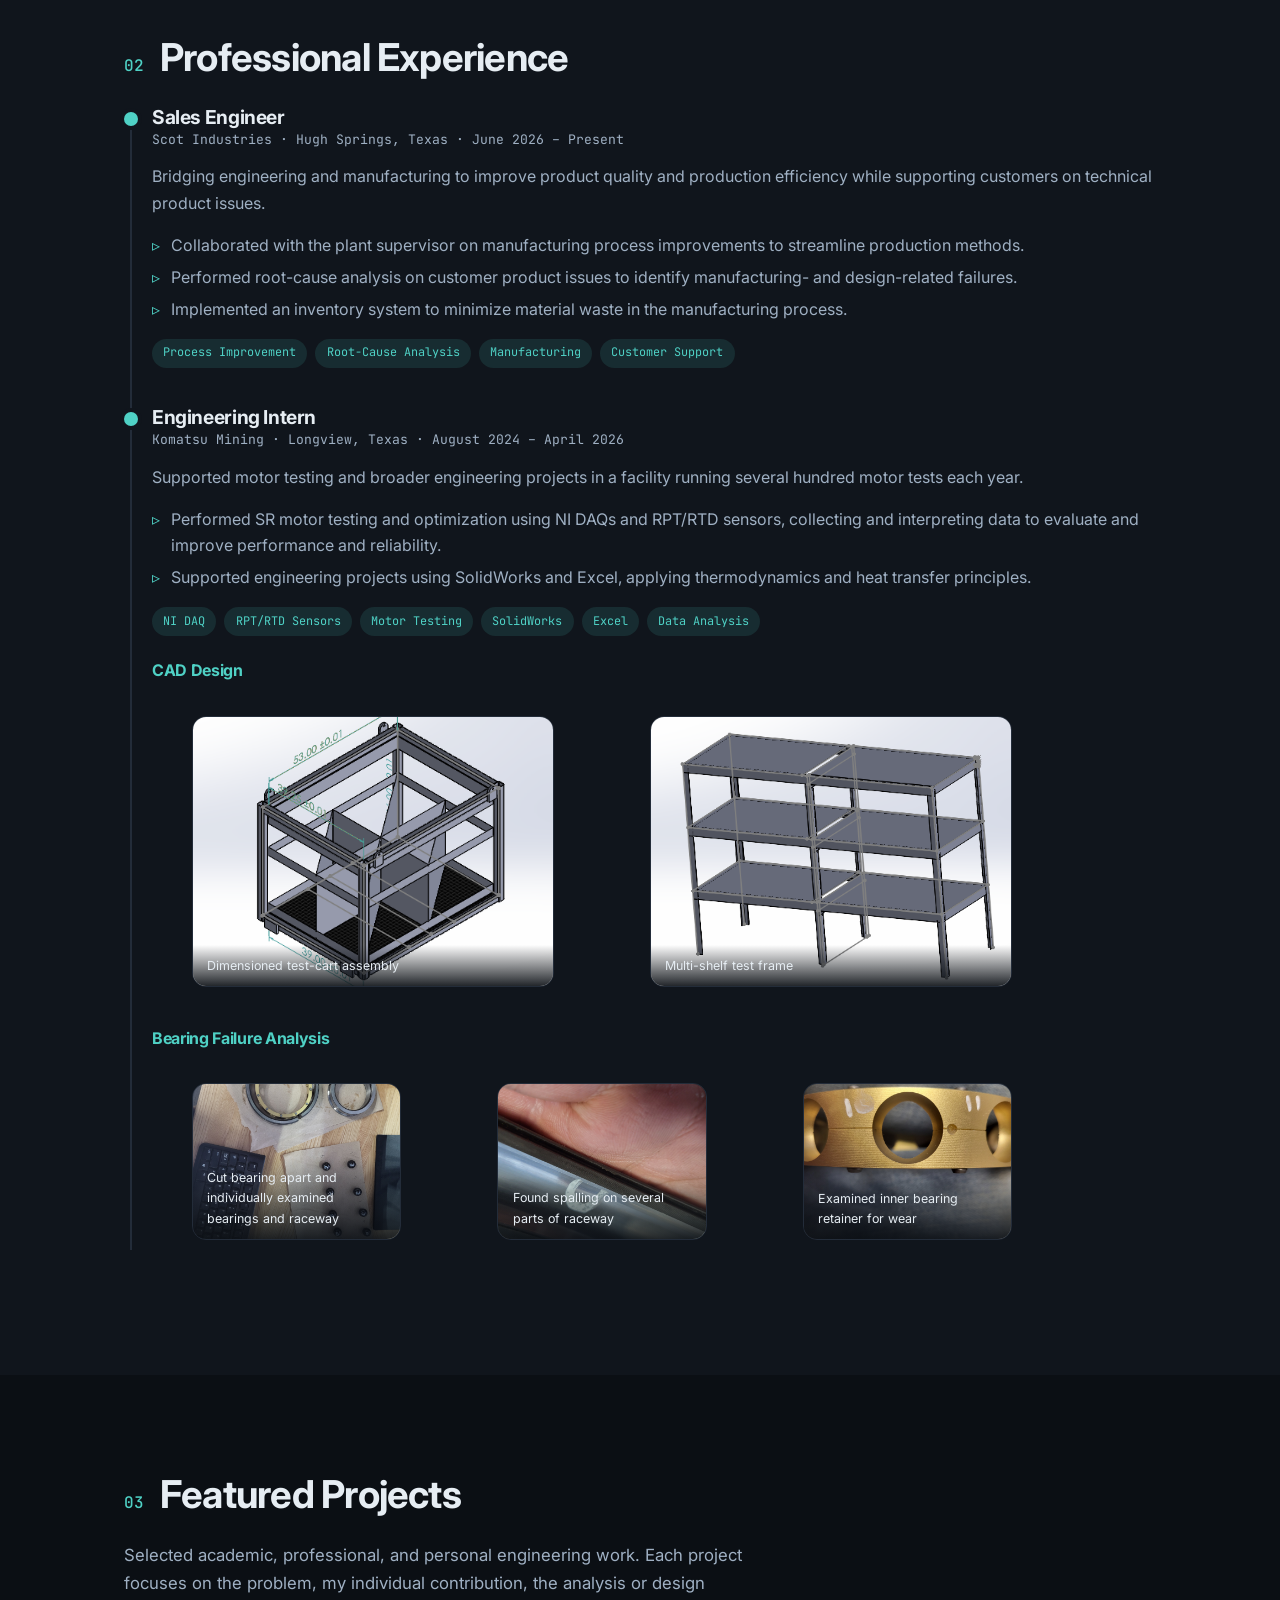
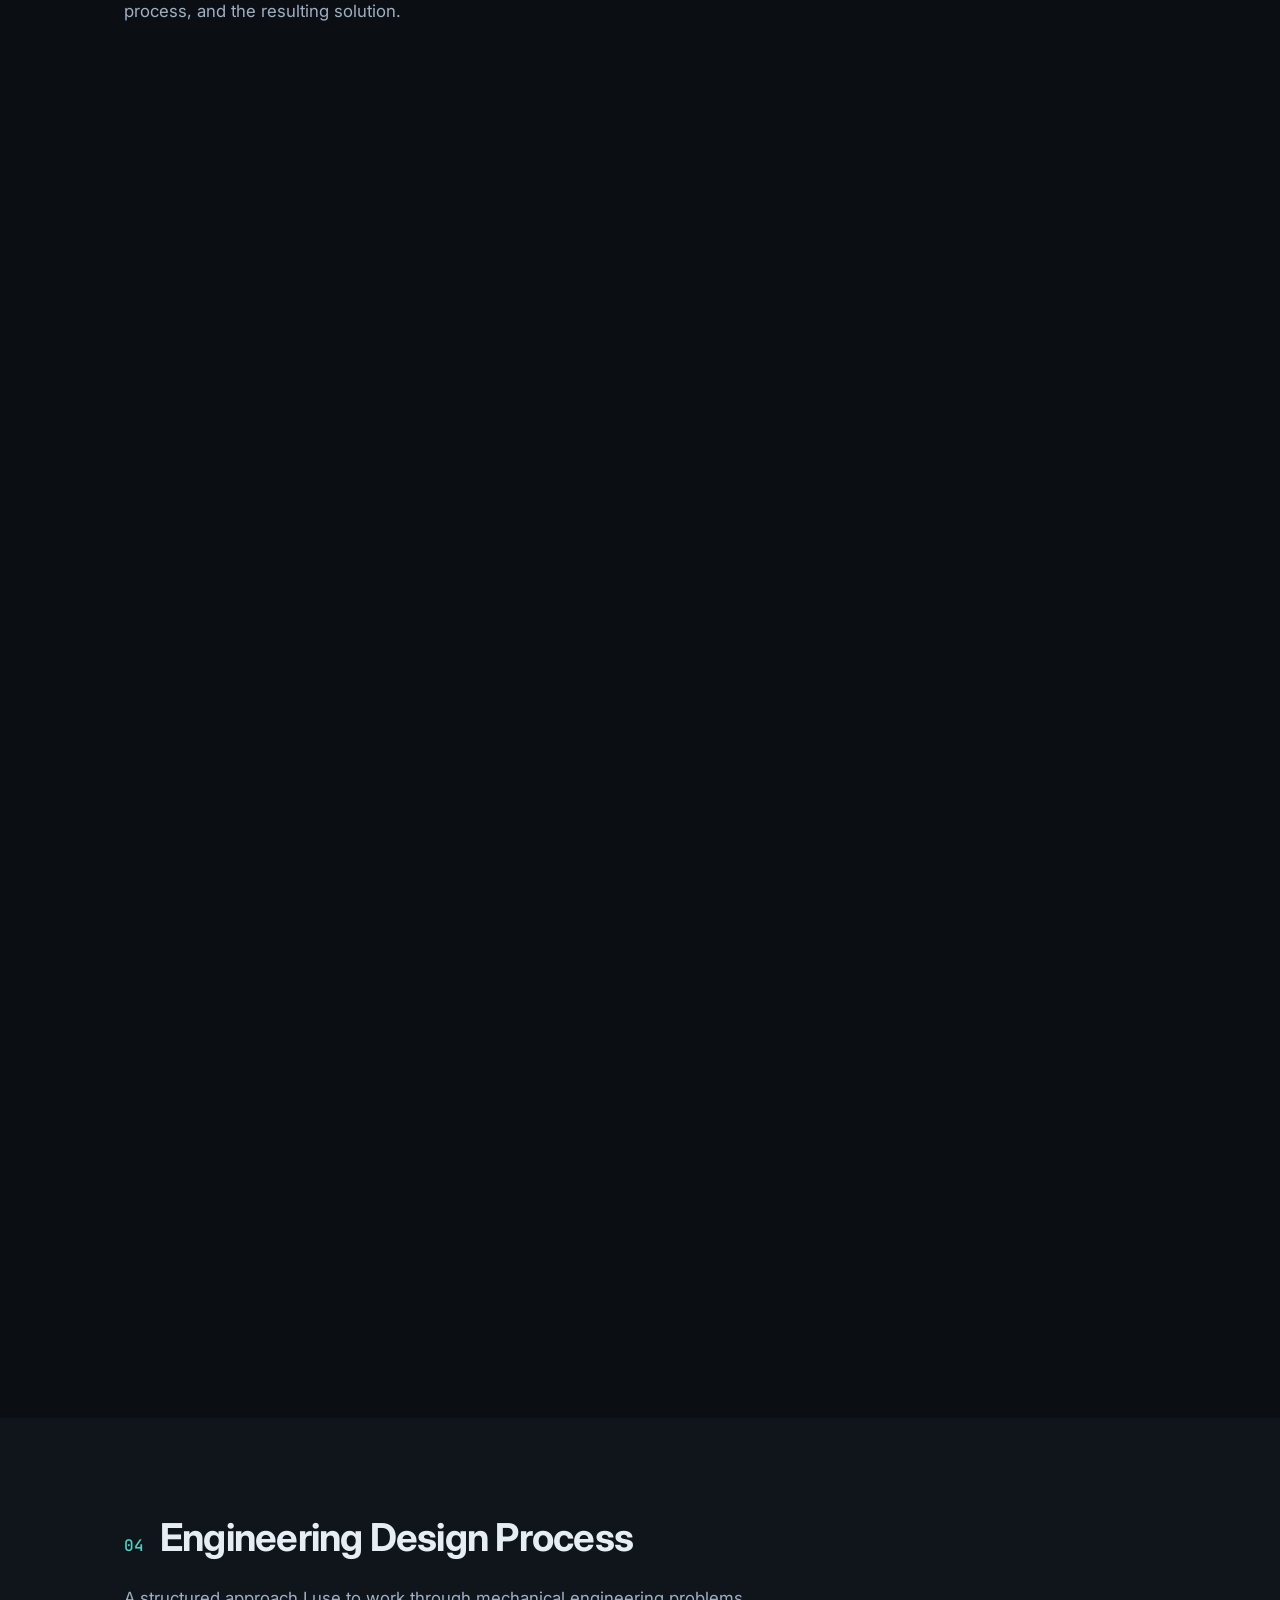
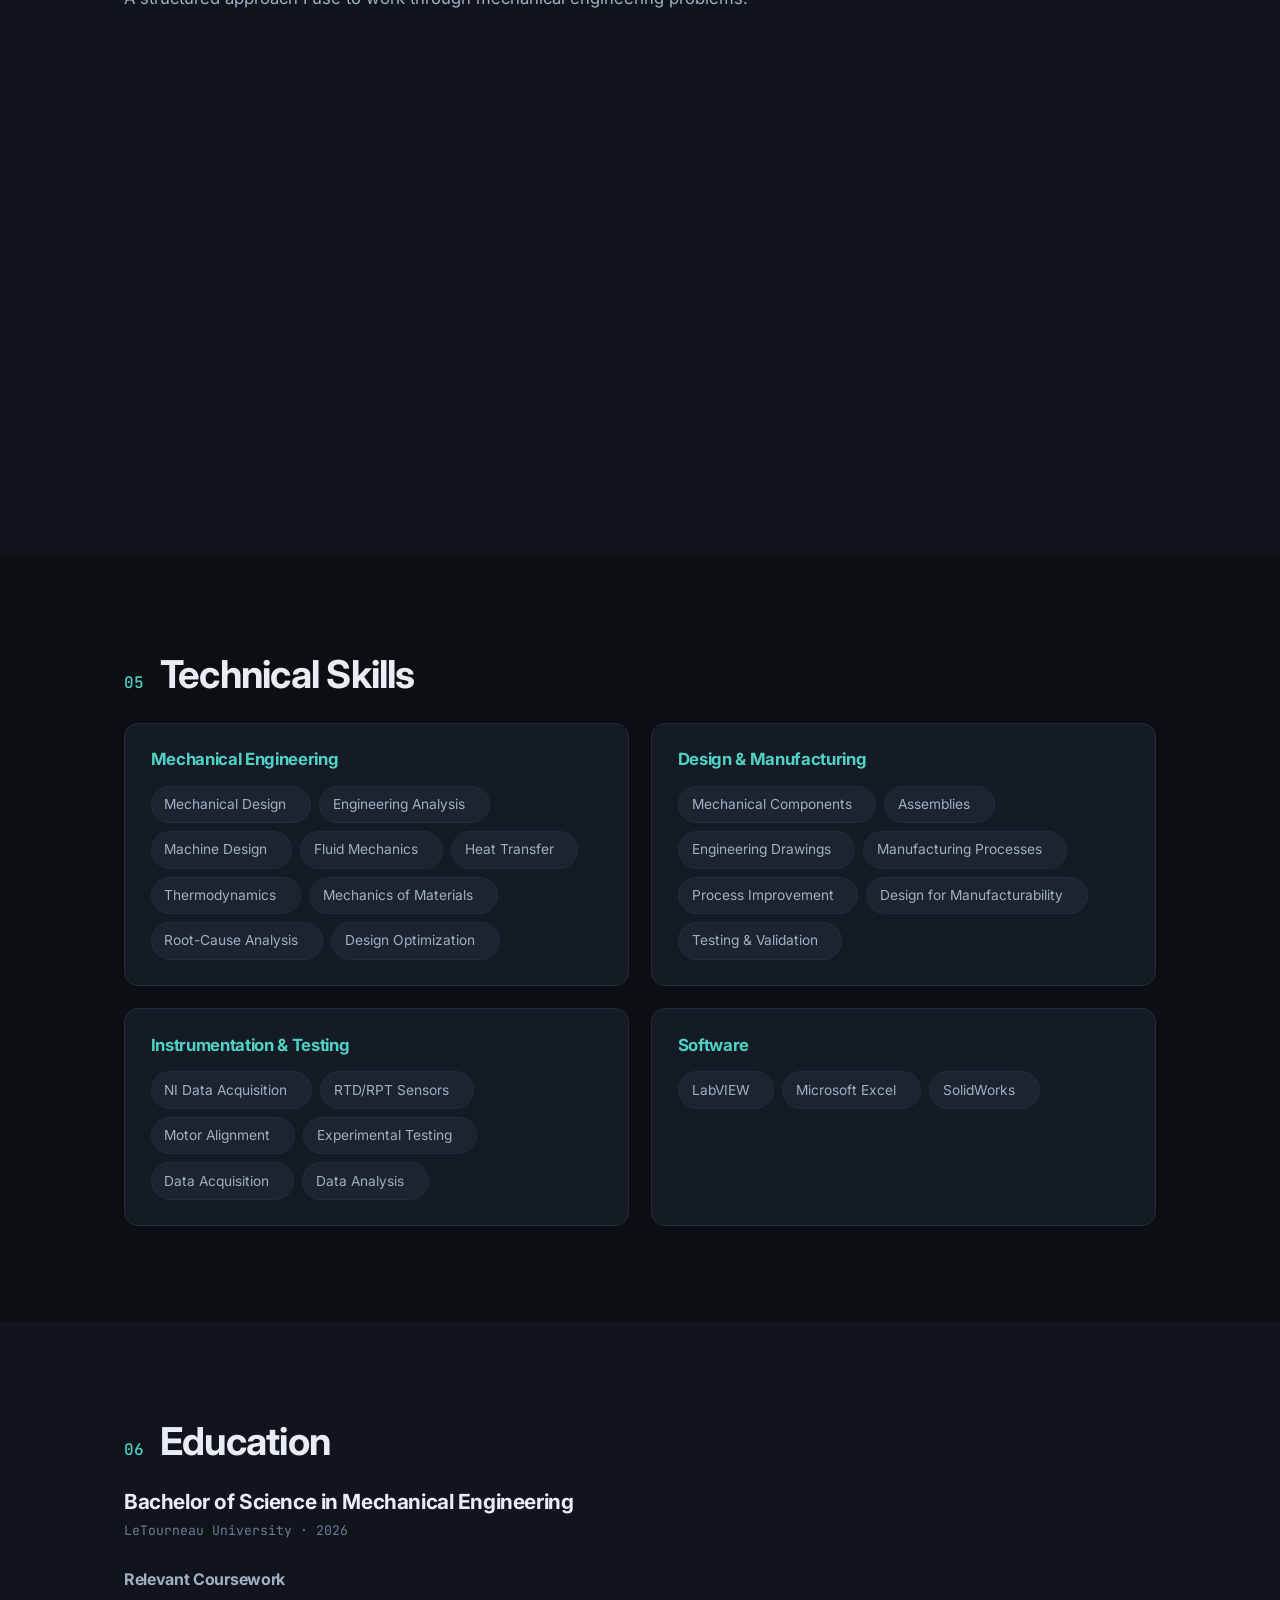
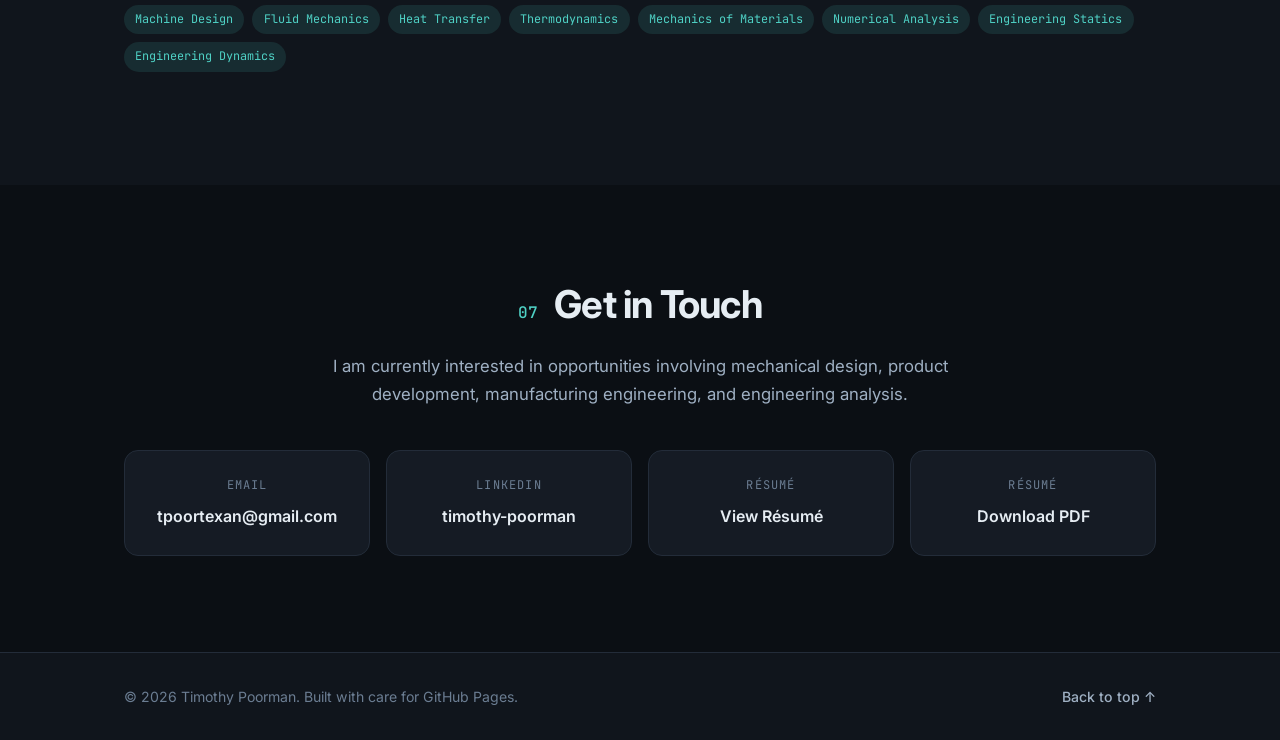
==== commit b2df5b36: "my brother zac is saving my life" ====
--- a/index.html
+++ b/index.html
@@ -30,10 +30,10 @@
 
       <nav class="nav__links" id="navLinks">
         <a href="#about">About</a>
+        <a href="#experience">Experience</a>
         <a href="#projects">Projects</a>
         <a href="#process">Process</a>
         <a href="#skills">Skills</a>
-        <a href="#experience">Experience</a>
         <a href="#education">Education</a>
         <a href="#contact" class="nav__cta">Contact</a>
       </nav>
@@ -45,7 +45,7 @@
     <div class="hero__bg" aria-hidden="true"></div>
     <div class="container hero__inner">
       <p class="hero__eyebrow">Mechanical Engineer</p>
-      <h1 class="hero__title">Timothy&nbsp;Poorman</h1>
+      <h1 class="hero__title">Timothy Poorman</h1>
       <p class="hero__subtitle">
         Mechanical Design · Engineering Analysis · Instrumentation · Testing
       </p>
@@ -115,11 +115,84 @@
       </div>
     </section>
 
+    <!-- ===== Experience ===== -->
+    <section class="section section--alt" id="experience">
+      <div class="container">
+        <div class="section__head">
+          <span class="section__index">02</span>
+          <h2 class="section__title">Professional Experience</h2>
+        </div>
+
+        <div class="timeline">
+          <div class="timeline__item" id="job-scot">
+            <div class="timeline__marker"></div>
+            <div class="timeline__content">
+              <h3>Sales Engineer</h3>
+              <p class="timeline__meta">Scot Industries · Hugh Springs, Texas · June 2026 – Present</p>
+              <p>Bridging engineering and manufacturing to improve product quality and production efficiency while supporting customers on technical product issues.</p>
+              <ul>
+                <li>Collaborated with the plant supervisor on manufacturing process improvements to streamline production methods.</li>
+                <li>Performed root-cause analysis on customer product issues to identify manufacturing- and design-related failures.</li>
+                <li>Implemented an inventory system to minimize material waste in the manufacturing process.</li>
+              </ul>
+              <div class="project__tags">
+                <span data-tag="Process Improvement">Process Improvement</span><span data-tag="Root-Cause Analysis">Root-Cause Analysis</span><span data-tag="Manufacturing">Manufacturing</span><span data-tag="Customer Support">Customer Support</span>
+              </div>
+            </div>
+          </div>
+
+          <div class="timeline__item" id="job-komatsu">
+            <div class="timeline__marker"></div>
+            <div class="timeline__content">
+              <h3>Engineering Intern</h3>
+              <p class="timeline__meta">Komatsu Mining · Longview, Texas · August 2024 – April 2026</p>
+              <p>Supported motor testing and broader engineering projects in a facility running several hundred motor tests each year.</p>
+              <ul>
+                <li>Performed SR motor testing and optimization using NI DAQs and RPT/RTD sensors, collecting and interpreting data to evaluate and improve performance and reliability.</li>
+                <li>Supported engineering projects using SolidWorks and Excel, applying thermodynamics and heat transfer principles.</li>
+              </ul>
+              <div class="project__tags">
+                <span data-tag="NI DAQ">NI DAQ</span><span data-tag="RPT/RTD Sensors">RPT/RTD Sensors</span><span data-tag="Motor Testing">Motor Testing</span><span data-tag="SolidWorks">SolidWorks</span><span data-tag="Excel">Excel</span><span data-tag="Data Analysis">Data Analysis</span>
+              </div>
+
+              <h4 class="timeline__showcase-title">CAD Design</h4>
+              <div class="gallery">
+                <figure class="gallery__item" data-full="assets/images/komatsu/komatsu-04.png">
+                  <img src="assets/images/komatsu/komatsu-04.png" alt="SolidWorks CAD drawing of a dimensioned test-cart frame assembly" loading="lazy" />
+                  <figcaption>Dimensioned test-cart assembly</figcaption>
+                </figure>
+                <figure class="gallery__item" data-full="assets/images/komatsu/komatsu-05.png">
+                  <img src="assets/images/komatsu/komatsu-05.png" alt="SolidWorks CAD model of a multi-shelf test frame" loading="lazy" />
+                  <figcaption>Multi-shelf test frame</figcaption>
+                </figure>
+              </div>
+
+              <h4 class="timeline__showcase-title">Bearing Failure Analysis</h4>
+              <div class="gallery">
+                <figure class="gallery__item" data-full="assets/images/komatsu/komatsu-02.jpg">
+                  <img src="assets/images/komatsu/komatsu-02.jpg" alt="Cut bearing apart and individually examined bearings and raceway" loading="lazy" />
+                  <figcaption>Cut bearing apart and individually examined bearings and raceway</figcaption>
+                </figure>
+                <figure class="gallery__item" data-full="assets/images/komatsu/komatsu-01.jpg">
+                  <img src="assets/images/komatsu/komatsu-01.jpg" alt="Found spalling on several parts of raceway" loading="lazy" />
+                  <figcaption>Found spalling on several parts of raceway</figcaption>
+                </figure>
+                <figure class="gallery__item" data-full="assets/images/komatsu/komatsu-03.jpg">
+                  <img src="assets/images/komatsu/komatsu-03.jpg" alt="Examined inner bearing retainer for wear" loading="lazy" />
+                  <figcaption>Examined inner bearing retainer for wear</figcaption>
+                </figure>
+              </div>
+            </div>
+          </div>
+        </div>
+      </div>
+    </section>
+
     <!-- ===== Projects ===== -->
-    <section class="section section--alt" id="projects">
-      <div class="container">
-        <div class="section__head">
-          <span class="section__index">02</span>
+    <section class="section" id="projects">
+      <div class="container">
+        <div class="section__head">
+          <span class="section__index">03</span>
           <h2 class="section__title">Featured Projects</h2>
         </div>
         <p class="section__intro">
@@ -211,10 +284,10 @@
     </section>
 
     <!-- ===== Process ===== -->
-    <section class="section" id="process">
-      <div class="container">
-        <div class="section__head">
-          <span class="section__index">03</span>
+    <section class="section section--alt" id="process">
+      <div class="container">
+        <div class="section__head">
+          <span class="section__index">04</span>
           <h2 class="section__title">Engineering Design Process</h2>
         </div>
         <p class="section__intro">A structured approach I use to work through mechanical engineering problems.</p>
@@ -233,10 +306,10 @@
     </section>
 
     <!-- ===== Skills ===== -->
-    <section class="section section--alt" id="skills">
-      <div class="container">
-        <div class="section__head">
-          <span class="section__index">04</span>
+    <section class="section" id="skills">
+      <div class="container">
+        <div class="section__head">
+          <span class="section__index">05</span>
           <h2 class="section__title">Technical Skills</h2>
         </div>
 
@@ -244,7 +317,7 @@
           <div class="skills__group">
             <h3>Mechanical Engineering</h3>
             <ul>
-              <li><a class="skill" href="#proj-fluid" data-highlight="Mechanical Design"></a>Mechanical Design</a></li><li><a class="skill" href="#proj-thermal" data-highlight="Root-Cause Analysis">Engineering Analysis</a></li><li><a class="skill" href="#proj-fluid" data-highlight="Mechanical Design">Machine Design</a></li>
+              <li><a class="skill" href="#proj-fluid" data-highlight="Mechanical Design">Mechanical Design</a></li><li><a class="skill" href="#proj-thermal" data-highlight="Root-Cause Analysis">Engineering Analysis</a></li><li><a class="skill" href="#proj-fluid" data-highlight="Mechanical Design">Machine Design</a></li>
               <li><a class="skill" href="#proj-fluid" data-highlight="Fluid Mechanics">Fluid Mechanics</a></li><li><a class="skill" href="#proj-thermal" data-highlight="Heat Transfer">Heat Transfer</a></li><li><a class="skill" href="#proj-thermal" data-highlight="Thermodynamics">Thermodynamics</a></li>
               <li><a class="skill" href="#education" data-highlight="Mechanics of Materials">Mechanics of Materials</a></li><li><a class="skill" href="#job-scot" data-highlight="Root-Cause Analysis">Root-Cause Analysis</a></li><li><a class="skill" href="#proj-joyal" data-highlight="Process Optimization">Design Optimization</a></li>
             </ul>
@@ -269,51 +342,6 @@
             <ul>
               <li><a class="skill" href="#proj-instrumentation" data-highlight="LabVIEW">LabVIEW</a></li><li><a class="skill" href="#job-komatsu" data-highlight="Excel">Microsoft Excel</a></li><li><a class="skill" href="#job-komatsu" data-highlight="SolidWorks">SolidWorks</a></li>
             </ul>
-          </div>
-        </div>
-      </div>
-    </section>
-
-    <!-- ===== Experience ===== -->
-    <section class="section" id="experience">
-      <div class="container">
-        <div class="section__head">
-          <span class="section__index">05</span>
-          <h2 class="section__title">Professional Experience</h2>
-        </div>
-
-        <div class="timeline">
-          <div class="timeline__item" id="job-scot">
-            <div class="timeline__marker"></div>
-            <div class="timeline__content">
-              <h3>Sales Engineer</h3>
-              <p class="timeline__meta">Scot Industries · Hugh Springs, Texas · June 2026 – Present</p>
-              <p>Bridging engineering and manufacturing to improve product quality and production efficiency while supporting customers on technical product issues.</p>
-              <ul>
-                <li>Collaborated with the plant supervisor on manufacturing process improvements to streamline production methods.</li>
-                <li>Performed root-cause analysis on customer product issues to identify manufacturing- and design-related failures.</li>
-                <li>Implemented an inventory system to minimize material waste in the manufacturing process.</li>
-              </ul>
-              <div class="project__tags">
-                <span data-tag="Process Improvement">Process Improvement</span><span data-tag="Root-Cause Analysis">Root-Cause Analysis</span><span data-tag="Manufacturing">Manufacturing</span><span data-tag="Customer Support">Customer Support</span>
-              </div>
-            </div>
-          </div>
-
-          <div class="timeline__item" id="job-komatsu">
-            <div class="timeline__marker"></div>
-            <div class="timeline__content">
-              <h3>Engineering Intern</h3>
-              <p class="timeline__meta">Komatsu Mining · Longview, Texas · August 2024 – April 2026</p>
-              <p>Supported motor testing and broader engineering projects in a facility running several hundred motor tests each year.</p>
-              <ul>
-                <li>Performed SR motor testing and optimization using NI DAQs and RPT/RTD sensors, collecting and interpreting data to evaluate and improve performance and reliability.</li>
-                <li>Supported engineering projects using SolidWorks and Excel, applying thermodynamics and heat transfer principles.</li>
-              </ul>
-              <div class="project__tags">
-                <span data-tag="NI DAQ">NI DAQ</span><span data-tag="RPT/RTD Sensors">RPT/RTD Sensors</span><span data-tag="Motor Testing">Motor Testing</span><span data-tag="SolidWorks">SolidWorks</span><span data-tag="Excel">Excel</span><span data-tag="Data Analysis">Data Analysis</span>
-              </div>
-            </div>
           </div>
         </div>
       </div>
@@ -386,5 +414,6 @@
   </footer>
 
   <script src="assets/js/main.js"></script>
+  <script src="assets/js/gallery.js"></script>
 </body>
 </html>
--- a/assets/css/style.css
+++ b/assets/css/style.css
@@ -35,8 +35,9 @@
   line-height: 1.65;
   -webkit-font-smoothing: antialiased;
   text-rendering: optimizeLegibility;
-}
-h1, h2, h3, h4 { line-height: 1.2; margin: 0; font-weight: 700; letter-spacing: -0.02em; }
+  overflow-x: hidden;
+}
+h1, h2, h3, h4 { line-height: 1.2; margin: 0; font-weight: 700; letter-spacing: -0.02em; overflow-wrap: break-word; }
 p { margin: 0 0 1rem; }
 a { color: inherit; text-decoration: none; }
 ul { margin: 0; padding: 0; list-style: none; }
@@ -117,7 +118,10 @@
   font-family: var(--mono); color: var(--accent); font-size: 0.9rem;
   letter-spacing: 0.12em; text-transform: uppercase; margin-bottom: 1rem;
 }
-.hero__title { font-size: clamp(2.8rem, 8vw, 5rem); font-weight: 800; margin-bottom: 1rem; }
+.hero__title {
+  font-size: clamp(2.3rem, 11vw, 5rem); font-weight: 800; margin-bottom: 1rem;
+  overflow-wrap: break-word; word-break: break-word; hyphens: auto;
+}
 .hero__subtitle { font-size: clamp(1rem, 2.4vw, 1.35rem); color: var(--text-muted); font-weight: 500; margin-bottom: 1.4rem; }
 .hero__lead { font-size: 1.08rem; color: var(--text-muted); max-width: 620px; margin-bottom: 2.2rem; }
 .hero__actions { display: flex; flex-wrap: wrap; gap: 1rem; margin-bottom: 2.4rem; }
@@ -347,6 +351,70 @@
 @keyframes spinLoop { to { transform: rotate(360deg); } }
 @media (prefers-reduced-motion: reduce) {
   .flow-loop__icon { animation: none; }
+}
+
+/* Showcase title inside a timeline entry */
+.timeline__showcase-title {
+  font-size: 1rem; color: var(--accent); margin: 1.6rem 0 0.2rem;
+}
+
+/* ---------- Image gallery ---------- */
+.gallery {
+  display: grid; grid-template-columns: repeat(auto-fit, minmax(200px, 1fr));
+  gap: 1rem; margin: 1.2rem 0 1.4rem; max-width: 900px;
+}
+.gallery__item {
+  position: relative; display: block; padding: 0; border: 1px solid var(--border);
+  background: var(--surface); border-radius: var(--radius); overflow: hidden;
+  cursor: zoom-in; aspect-ratio: 4 / 3;
+  transition: border-color .2s ease, transform .2s ease, box-shadow .2s ease;
+}
+.gallery__item:hover { border-color: var(--accent); transform: translateY(-3px); box-shadow: var(--shadow); }
+.gallery__item img {
+  width: 100%; height: 100%; object-fit: cover; display: block;
+  transition: transform .35s ease; background: var(--surface-hi);
+}
+.gallery__item:hover img { transform: scale(1.05); }
+.gallery__item figcaption {
+  position: absolute; left: 0; right: 0; bottom: 0;
+  padding: 0.7rem 0.9rem 0.6rem;
+  font-size: 0.78rem; color: var(--text);
+  background: linear-gradient(to top, rgba(11,15,20,0.9), transparent);
+}
+
+/* Lightbox */
+.lightbox {
+  position: fixed; inset: 0; z-index: 200; display: none;
+  align-items: center; justify-content: center; padding: 4vh 4vw;
+  background: rgba(6, 9, 13, 0.92); backdrop-filter: blur(4px);
+}
+.lightbox.is-open { display: flex; }
+.lightbox img {
+  max-width: 100%; max-height: 92vh; border-radius: var(--radius-sm);
+  box-shadow: var(--shadow); object-fit: contain;
+}
+.lightbox__close {
+  position: absolute; top: 18px; right: 22px; width: 44px; height: 44px;
+  border: 1px solid var(--border); background: var(--surface); color: var(--text);
+  border-radius: 50%; font-size: 1.4rem; line-height: 1; cursor: pointer;
+  display: flex; align-items: center; justify-content: center;
+  transition: border-color .2s ease, color .2s ease;
+}
+.lightbox__close:hover { border-color: var(--accent); color: var(--accent); }
+.lightbox__nav {
+  position: absolute; top: 50%; transform: translateY(-50%);
+  width: 48px; height: 48px; border: 1px solid var(--border); background: var(--surface);
+  color: var(--text); border-radius: 50%; font-size: 1.5rem; cursor: pointer;
+  display: flex; align-items: center; justify-content: center;
+  transition: border-color .2s ease, color .2s ease;
+}
+.lightbox__nav:hover { border-color: var(--accent); color: var(--accent); }
+.lightbox__nav--prev { left: 2vw; }
+.lightbox__nav--next { right: 2vw; }
+@media (max-width: 560px) {
+  .lightbox__nav { width: 40px; height: 40px; }
+  .lightbox__nav--prev { left: 8px; }
+  .lightbox__nav--next { right: 8px; }
 }
 
 /* ---------- Reveal on scroll ---------- */
@@ -377,10 +445,41 @@
   .skills { grid-template-columns: 1fr; }
   .project { grid-template-columns: 1fr; gap: 0.6rem; }
   .section { padding: 72px 0; }
+
+  /* Hero */
+  .hero { padding: 96px 0 72px; min-height: auto; }
+  .hero__lead { font-size: 1rem; }
+  .hero__actions { gap: 0.7rem; }
+  .btn { width: 100%; }
+  .hero__actions .btn { flex: 1 1 100%; }
+
+  /* Project detail pages */
+  .project-page { padding: 100px 0 64px; }
+  .formula { font-size: 0.82rem; padding: 0.9rem 1rem; }
 }
 @media (max-width: 480px) {
+  .container { padding: 0 18px; }
   .process { grid-template-columns: 1fr; }
   .contact { grid-template-columns: 1fr; }
+
+  /* Section headers wrap the index above the title cleanly */
+  .section__head { flex-wrap: wrap; gap: 0.35rem 0.75rem; }
+
+  /* Hero links can wrap on very small screens */
+  .hero__links { flex-wrap: wrap; row-gap: 0.4rem; }
+
+  /* Project cards: keep the number inline and compact */
+  .project { padding: 1.4rem; }
+  .project__num { font-size: 1.2rem; }
+  .project__title { font-size: 1.15rem; }
+
+  /* Timeline breathing room */
+  .timeline { padding-left: 22px; }
+  .timeline__marker { left: -22px; }
+
+  /* About card + contact cards a touch tighter */
+  .about__card, .skills__group { padding: 1.3rem; }
+  .flow-loop { padding: 1.1rem; }
 }
 
 /* ---------- Reduced motion ---------- */
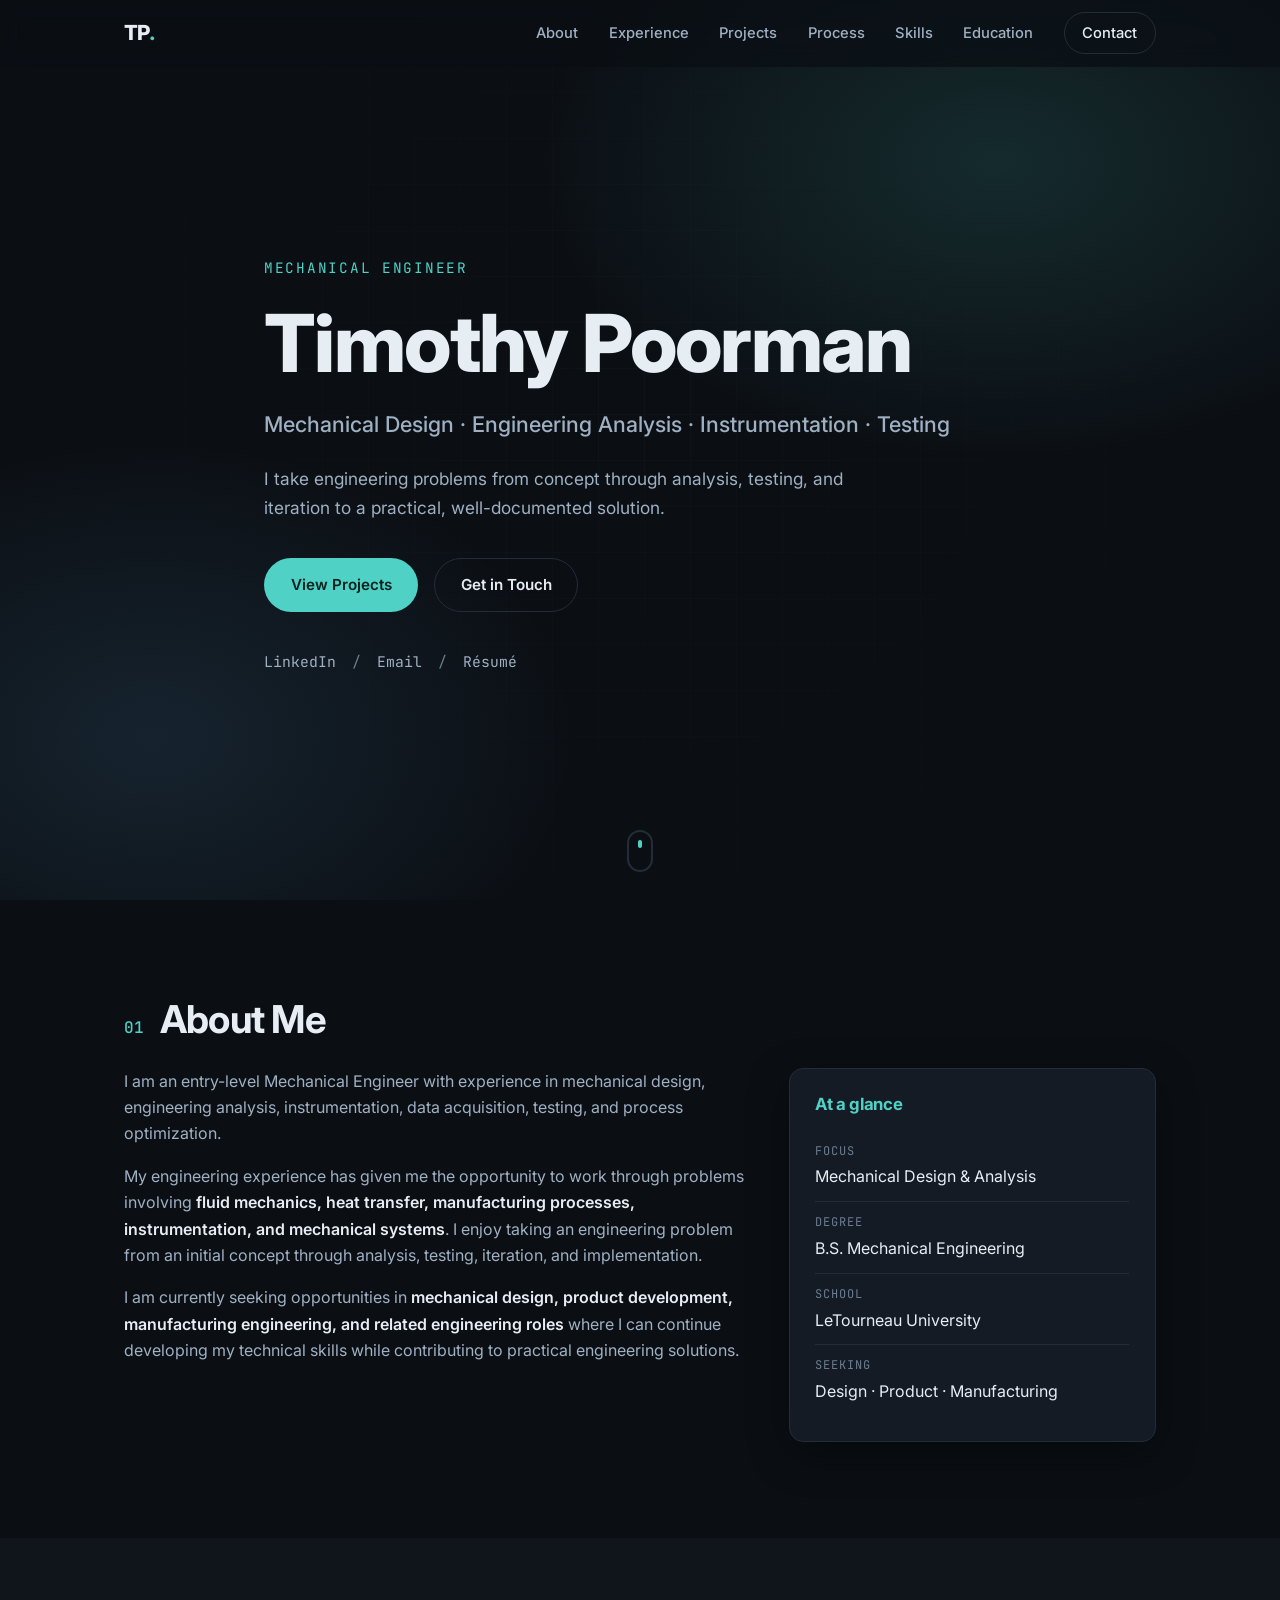
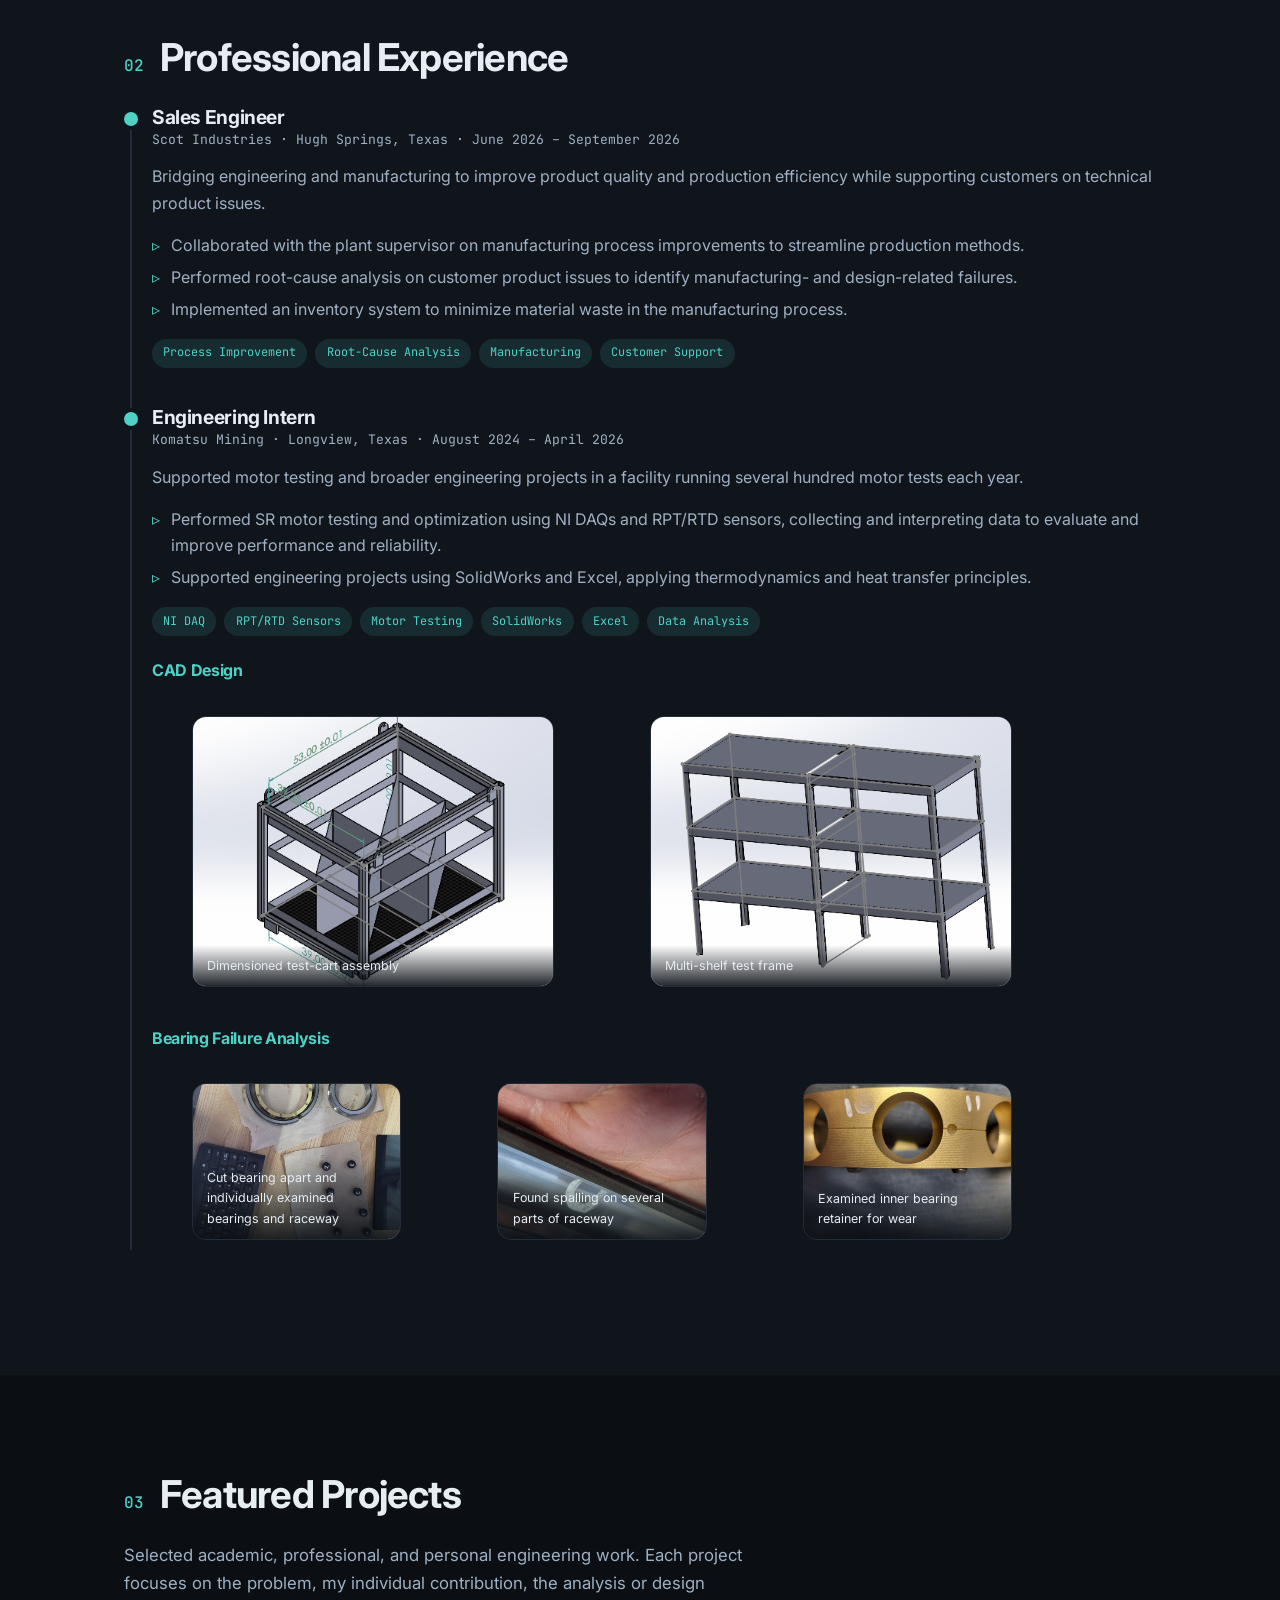
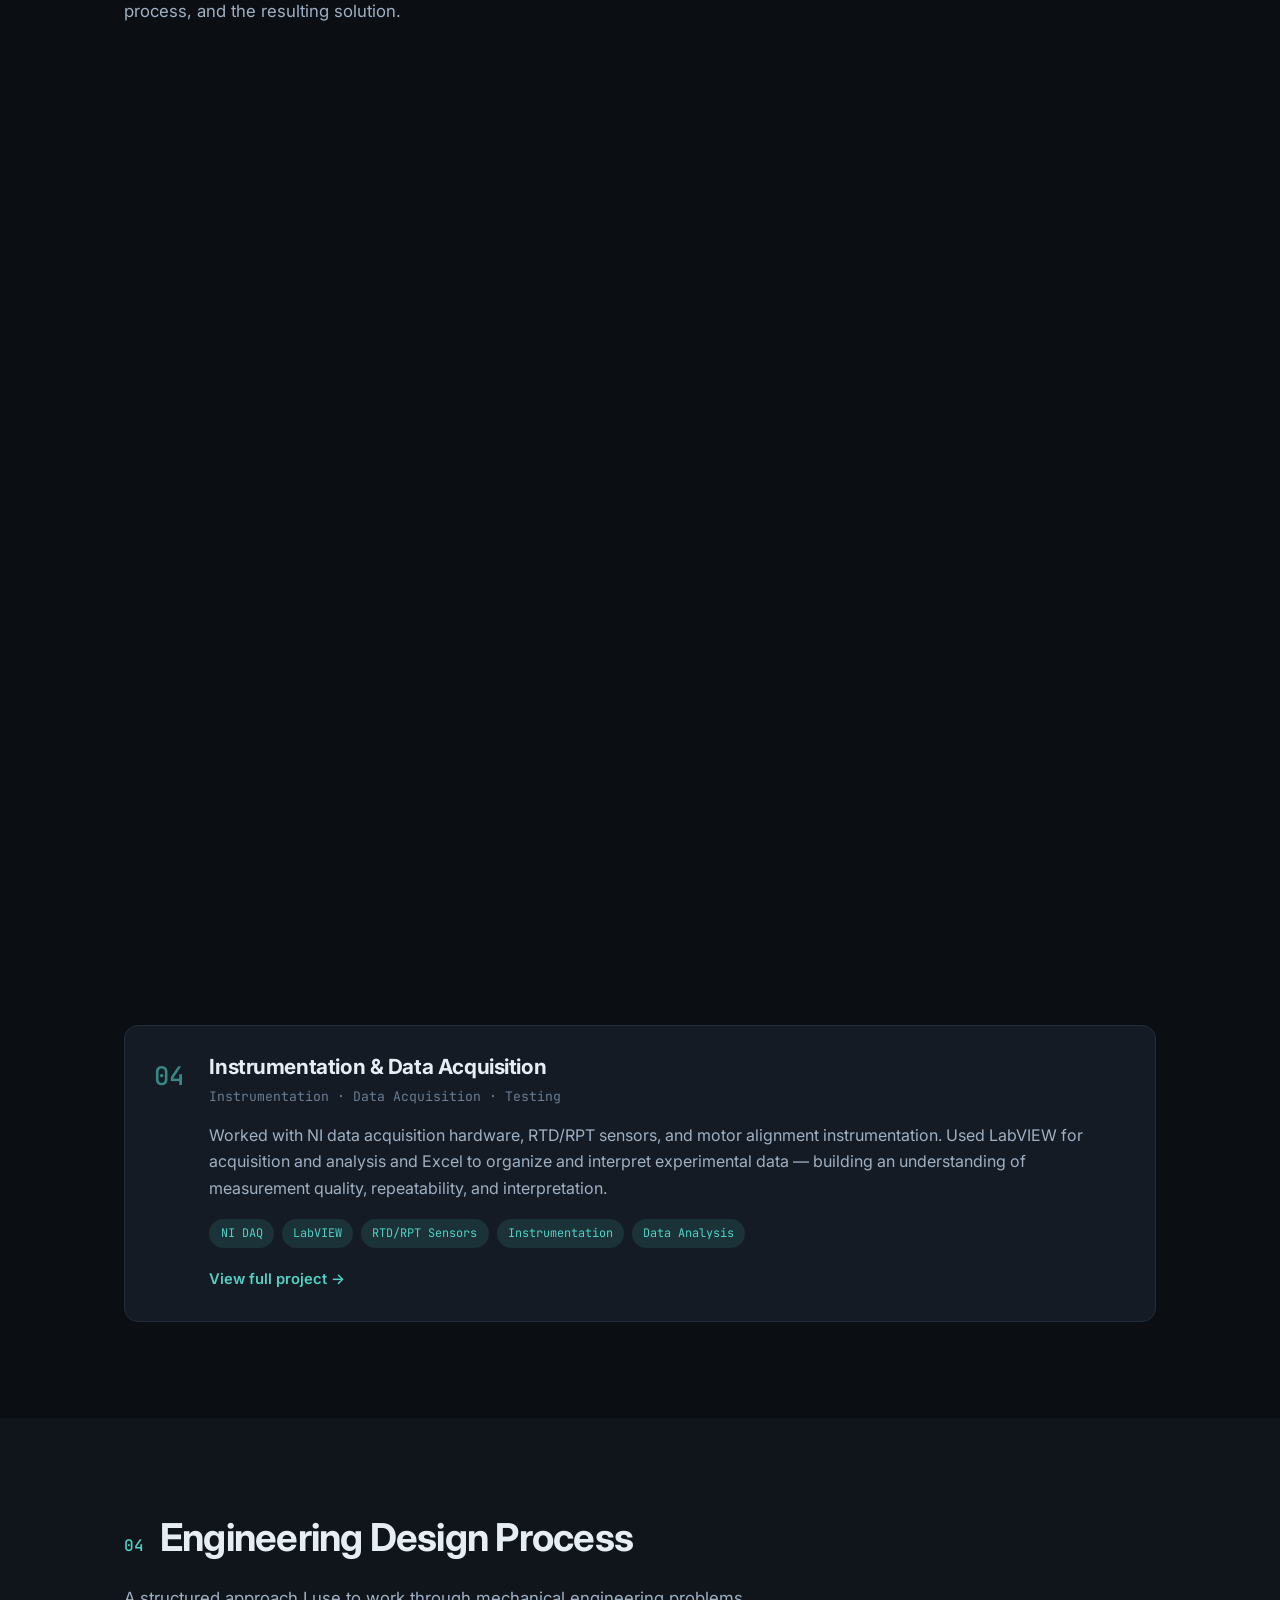
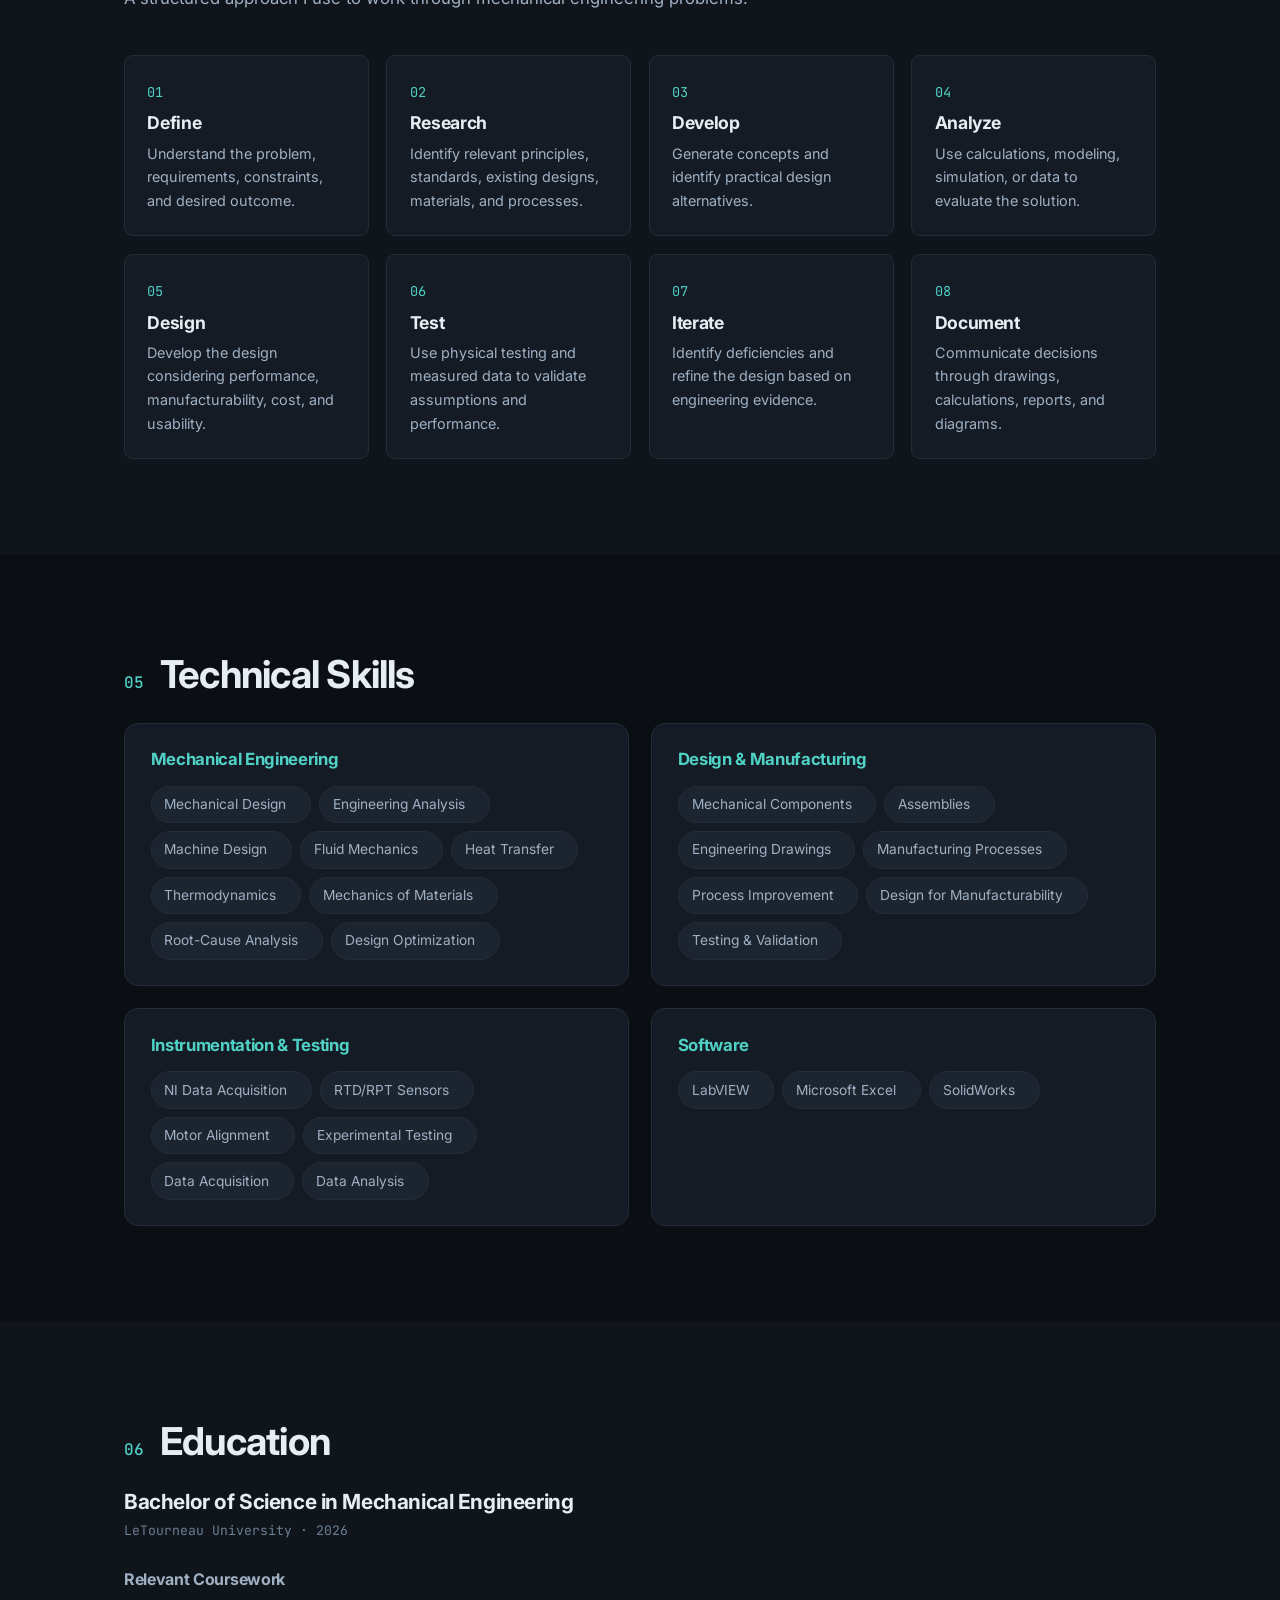
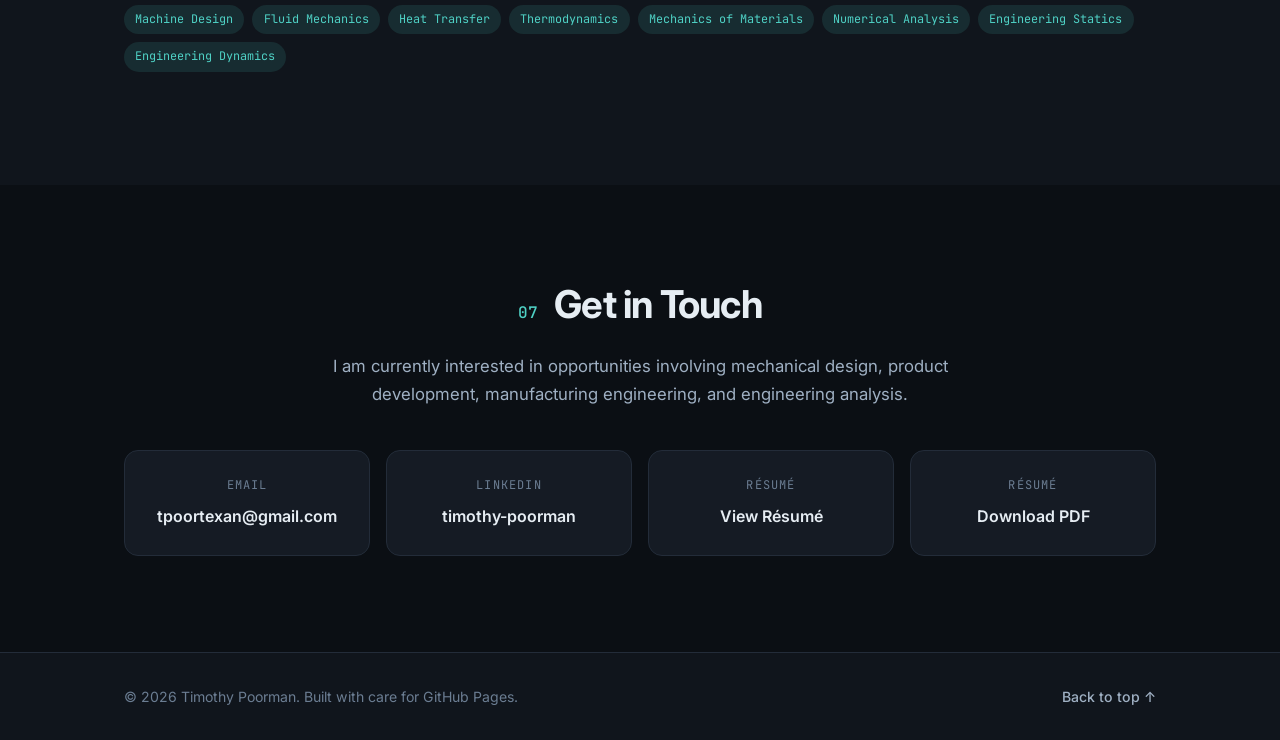
==== commit 58bd5105: "Fixed Resume" ====
--- a/index.html
+++ b/index.html
@@ -64,7 +64,7 @@
         <span class="hero__links-sep">/</span>
         <a href="mailto:tpoortexan@gmail.com" aria-label="Email">Email</a>
         <span class="hero__links-sep">/</span>
-        <a href="assets/Resume.pdf" target="_blank" rel="noopener" aria-label="Resume">Résumé</a>
+        <a href="assets/ME Resume.pdf" target="_blank" rel="noopener" aria-label="Resume">Résumé</a>
       </div>
     </div>
 
@@ -128,7 +128,7 @@
             <div class="timeline__marker"></div>
             <div class="timeline__content">
               <h3>Sales Engineer</h3>
-              <p class="timeline__meta">Scot Industries · Hugh Springs, Texas · June 2026 – Present</p>
+              <p class="timeline__meta">Scot Industries · Hugh Springs, Texas · June 2026 – September 2026</p>
               <p>Bridging engineering and manufacturing to improve product quality and production efficiency while supporting customers on technical product issues.</p>
               <ul>
                 <li>Collaborated with the plant supervisor on manufacturing process improvements to streamline production methods.</li>
@@ -393,11 +393,11 @@
             <span class="contact__label">LinkedIn</span>
             <span class="contact__value">timothy-poorman</span>
           </a>
-          <a class="contact__card" href="assets/Resume.pdf" target="_blank" rel="noopener">
+          <a class="contact__card" href="assets/ME Resume.pdf" target="_blank" rel="noopener">
             <span class="contact__label">Résumé</span>
             <span class="contact__value">View Résumé</span>
           </a>
-          <a class="contact__card" href="assets/Resume.pdf" target="_blank" rel="noopener" download>
+          <a class="contact__card" href="assets/ME Resume.pdf" target="_blank" rel="noopener" download>
             <span class="contact__label">Résumé</span>
             <span class="contact__value">Download PDF</span>
           </a>
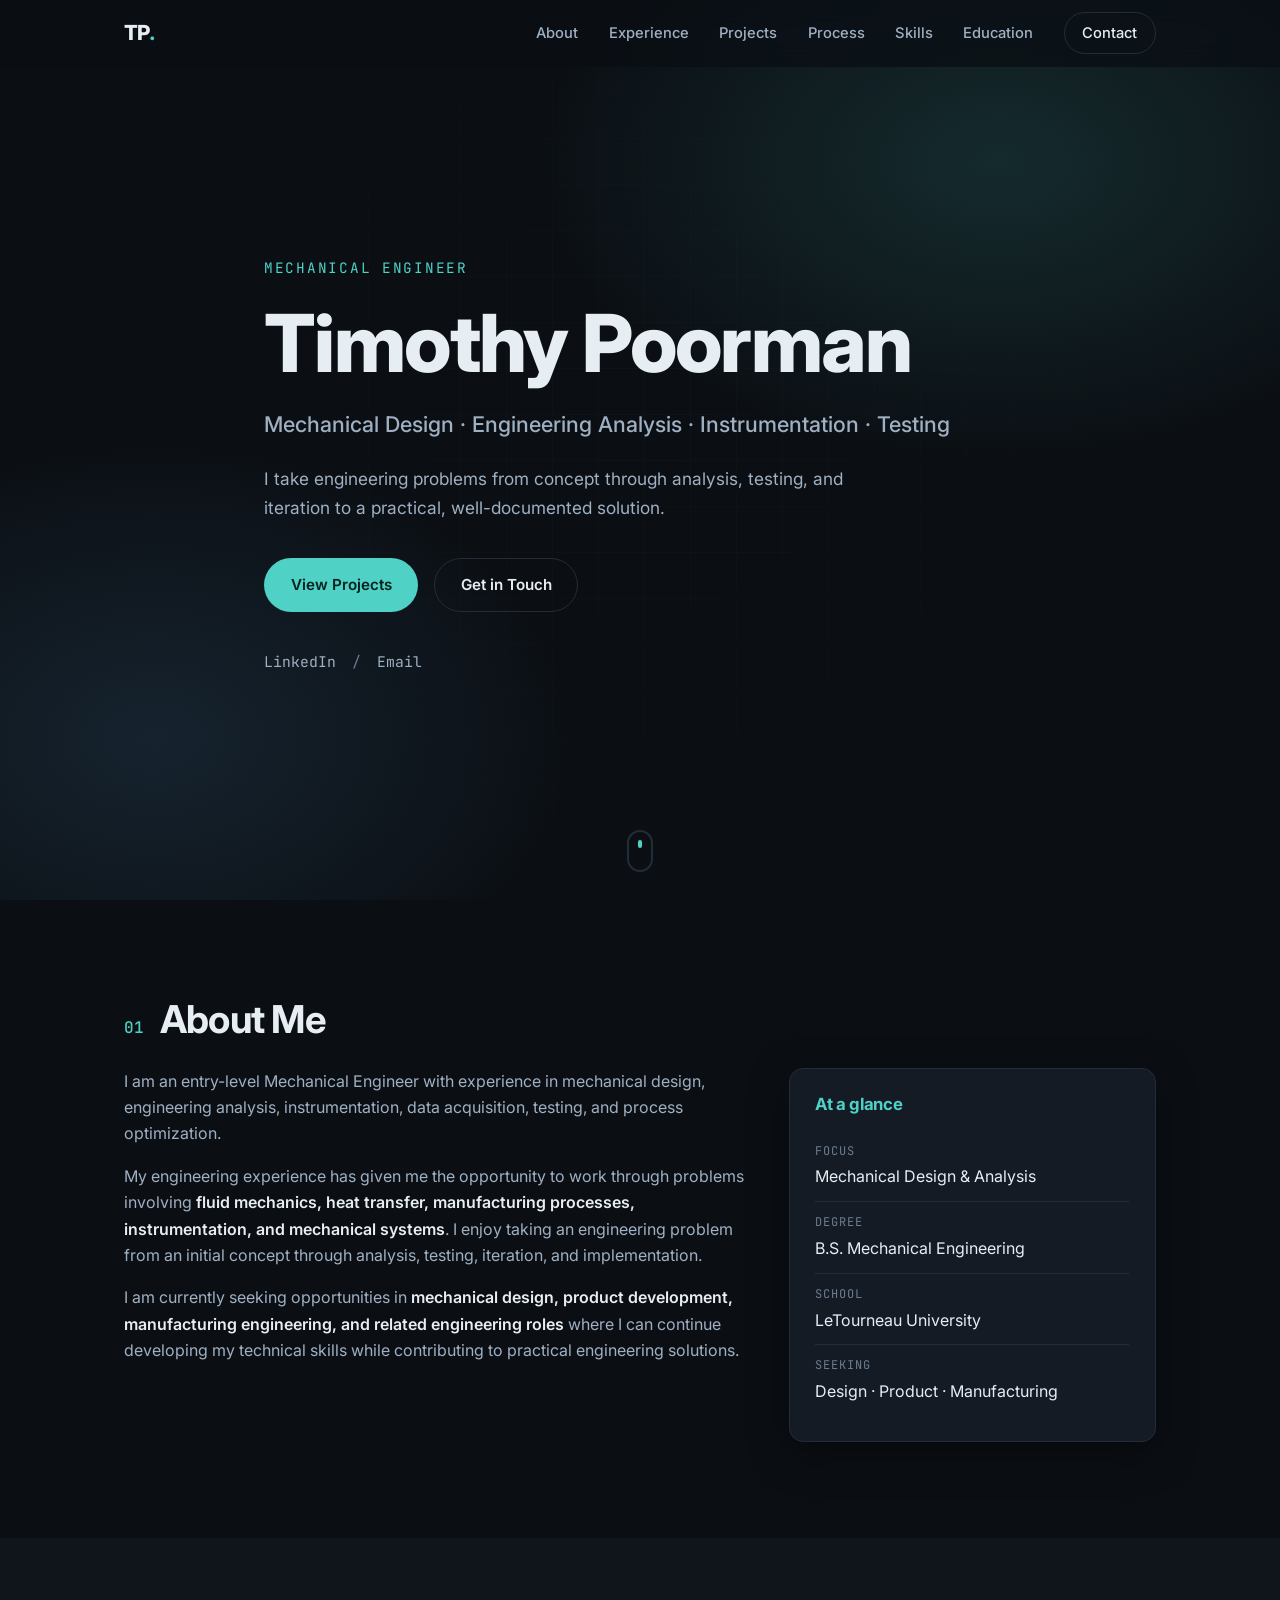
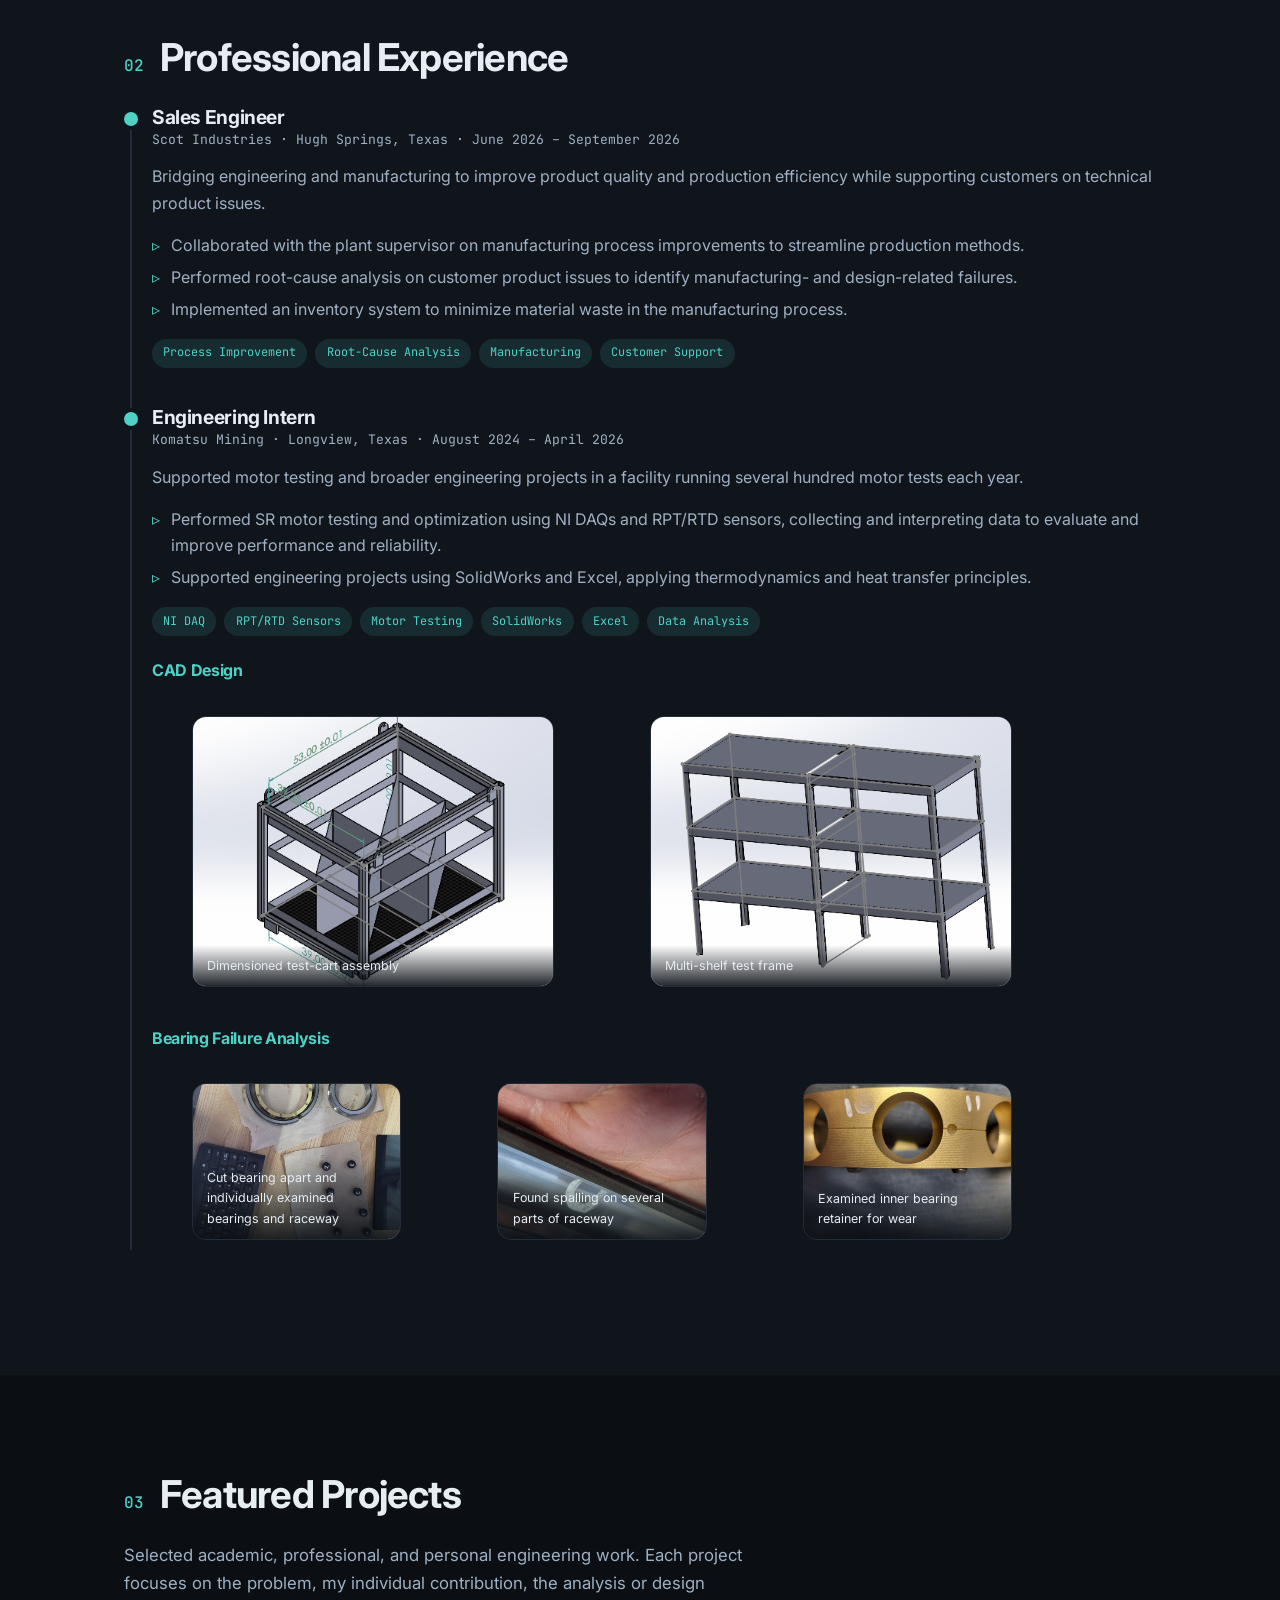
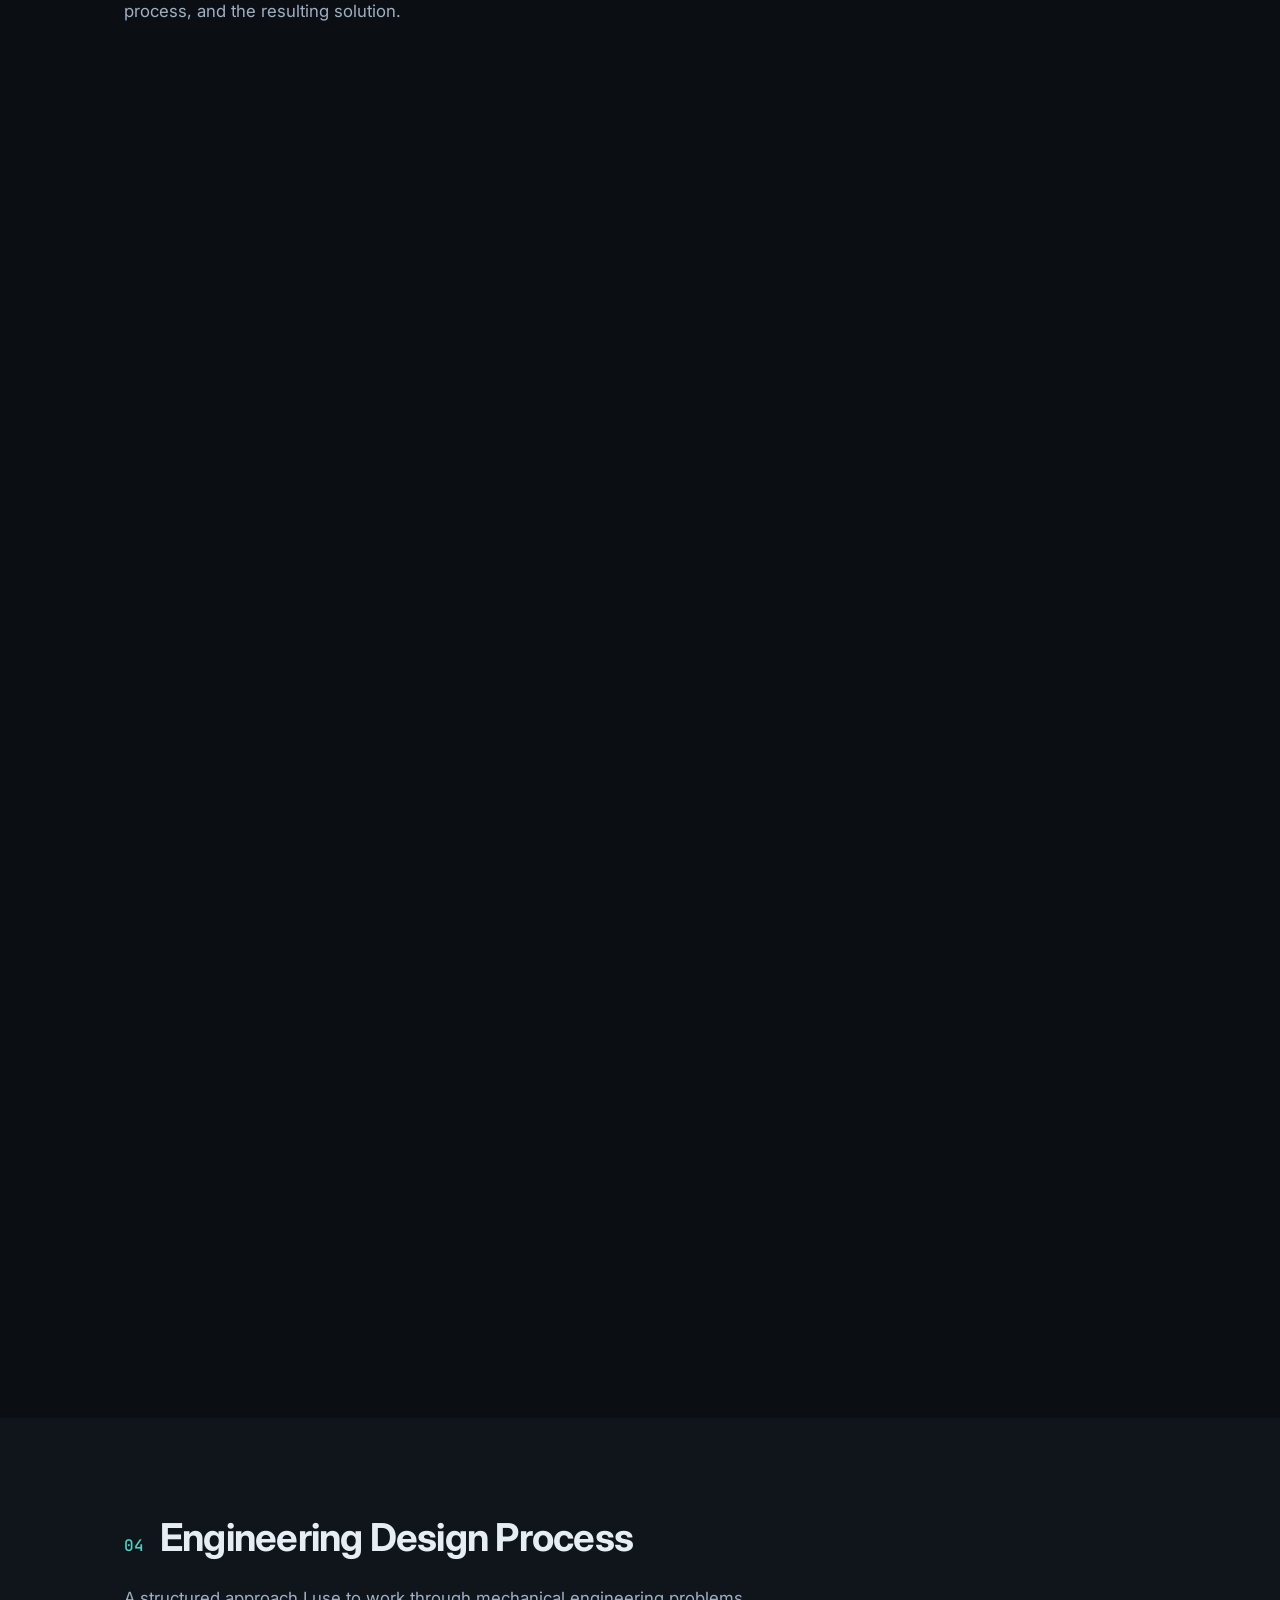
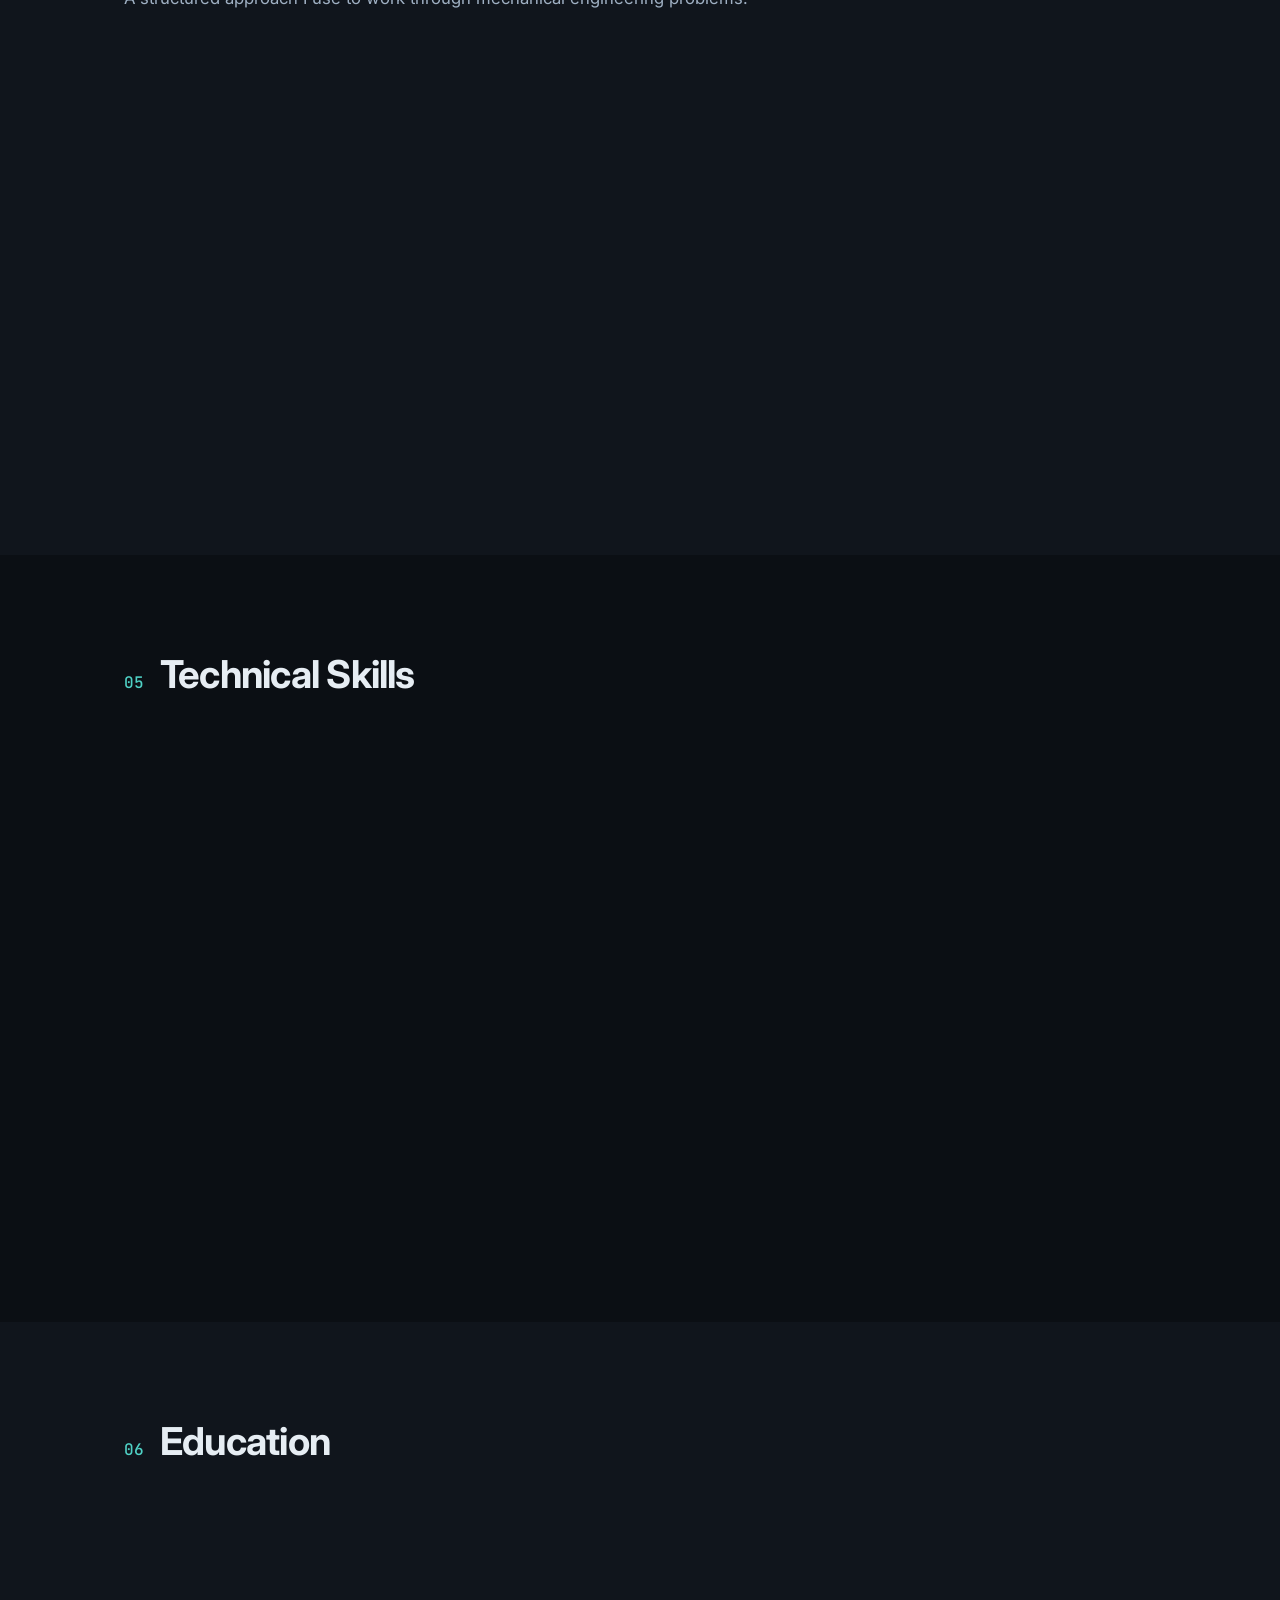
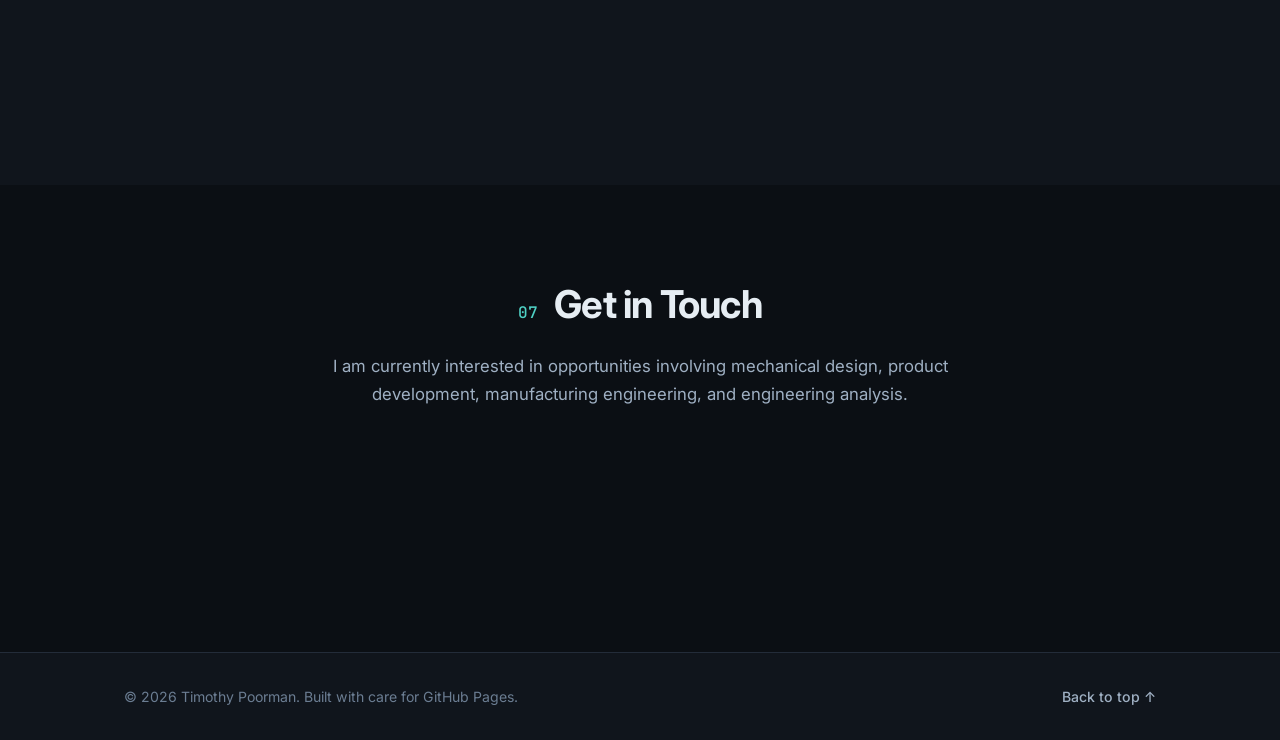
==== commit 9ea4b44c: "removed resume" ====
--- a/index.html
+++ b/index.html
@@ -63,8 +63,6 @@
         <a href="https://www.linkedin.com/in/timothy-poorman-b9b6ba299/" target="_blank" rel="noopener" aria-label="LinkedIn">LinkedIn</a>
         <span class="hero__links-sep">/</span>
         <a href="mailto:tpoortexan@gmail.com" aria-label="Email">Email</a>
-        <span class="hero__links-sep">/</span>
-        <a href="assets/ME Resume.pdf" target="_blank" rel="noopener" aria-label="Resume">Résumé</a>
       </div>
     </div>
 
@@ -393,14 +391,6 @@
             <span class="contact__label">LinkedIn</span>
             <span class="contact__value">timothy-poorman</span>
           </a>
-          <a class="contact__card" href="assets/ME Resume.pdf" target="_blank" rel="noopener">
-            <span class="contact__label">Résumé</span>
-            <span class="contact__value">View Résumé</span>
-          </a>
-          <a class="contact__card" href="assets/ME Resume.pdf" target="_blank" rel="noopener" download>
-            <span class="contact__label">Résumé</span>
-            <span class="contact__value">Download PDF</span>
-          </a>
         </div>
       </div>
     </section>
